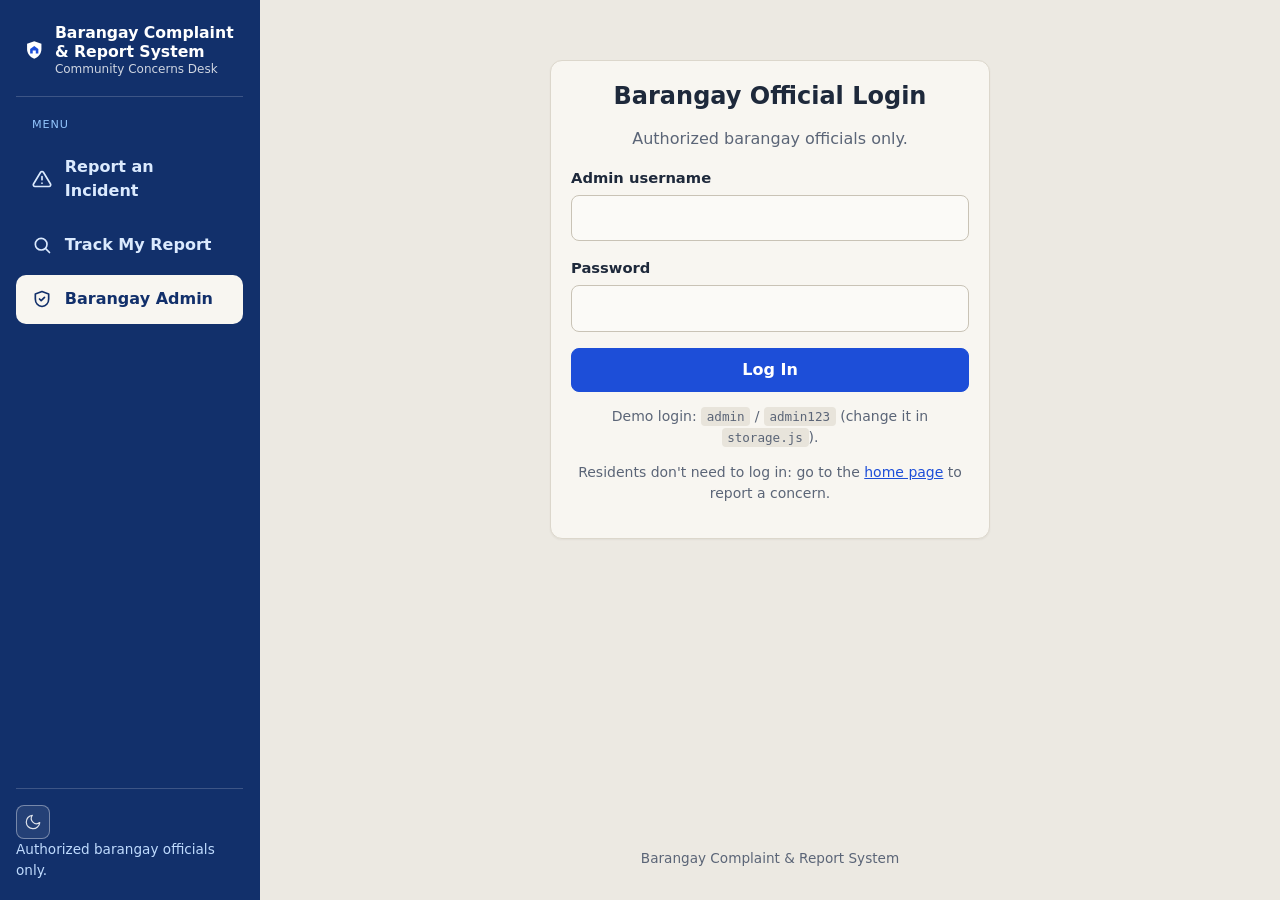
==== admin-dashboard.html @ 37cbb6a9 "Add files via upload" ====
<!DOCTYPE html>
<html lang="en">
<head>
  <meta charset="UTF-8">
  <meta name="viewport" content="width=device-width, initial-scale=1">
  <meta name="color-scheme" content="light dark">
  <title>Admin Dashboard - Barangay Complaint &amp; Report System</title>
  <script>
    /* Apply the saved theme before the page paints (no white flash). */
    (function () {
      try {
        var t = localStorage.getItem("bc_theme");
        if (t !== "dark" && t !== "light") t = window.matchMedia("(prefers-color-scheme: dark)").matches ? "dark" : "light";
        document.documentElement.setAttribute("data-theme", t);
      } catch (e) {}
    })();
  </script>
  <link rel="stylesheet" href="style.css">
</head>
<body data-page="admin-dashboard">

  <!-- ===== LEFT SIDEBAR (edit the 3 menu links here) ===== -->
  <aside class="sidebar" id="sidebar" aria-label="Main menu">
    <a class="brand" href="index.html">
      <svg viewBox="0 0 40 40" width="38" height="38" aria-hidden="true"><path d="M20 3l14 5v10c0 9-6 16-14 19C12 34 6 27 6 18V8z" fill="#fff"/><path d="M20 12l8 6v9h-5v-6h-6v6h-5v-9z" fill="#1d4ed8"/></svg>
      <span class="brand-text"><strong>Barangay Complaint &amp; Report System</strong><span>Community Concerns Desk</span></span>
    </a>

    <div class="side-label">Menu</div>
    <nav class="side-nav">
      <a href="index.html#report">
        <svg viewBox="0 0 24 24" fill="none" stroke="currentColor" stroke-width="2" stroke-linecap="round" stroke-linejoin="round" aria-hidden="true"><path d="M12 9v4M12 17h.01"/><path d="M10.3 3.9 1.8 18a2 2 0 0 0 1.7 3h17a2 2 0 0 0 1.7-3L13.7 3.9a2 2 0 0 0-3.4 0z"/></svg>
        Report an Incident
      </a>
      <a href="index.html#track">
        <svg viewBox="0 0 24 24" fill="none" stroke="currentColor" stroke-width="2" stroke-linecap="round" stroke-linejoin="round" aria-hidden="true"><circle cx="11" cy="11" r="7"/><path d="m21 21-4.3-4.3"/></svg>
        Track My Report
      </a>
      <a href="admin-login.html" class="active">
        <svg viewBox="0 0 24 24" fill="none" stroke="currentColor" stroke-width="2" stroke-linecap="round" stroke-linejoin="round" aria-hidden="true"><path d="M12 3 4 6v6c0 5 3.4 8.4 8 9 4.6-.6 8-4 8-9V6z"/><path d="m9 12 2 2 4-4"/></svg>
        Barangay Admin
      </a>
    </nav>

    <div class="side-foot">
      <button class="theme-btn" type="button" data-theme-toggle aria-label="Switch between light and dark mode"><span class="theme-icon" aria-hidden="true"></span><span class="theme-label"></span></button>
      <span class="who" id="adminEmailLabel"></span><button class="link-btn" id="adminLogoutBtn" type="button">Log Out</button>
    </div>
  </aside>
  <div class="nav-overlay" id="navOverlay"></div>

  <div class="page">
    <div class="topbar">
      <button class="menu-btn" id="navToggle" type="button" aria-label="Open menu" aria-expanded="false" aria-controls="sidebar">&#9776;</button>
      <strong>Barangay Complaint &amp; Report System</strong>
      <button class="theme-btn" type="button" data-theme-toggle aria-label="Switch between light and dark mode"><span class="theme-icon" aria-hidden="true"></span><span class="theme-label"></span></button>
    </div>

  <main class="container" id="adminApp" hidden>
    <div class="page-head section-title">
      <div>
        <h1>Complaint &amp; Report Management</h1>
        <p>New reports from residents appear here automatically &mdash; no refresh needed.</p>
      </div>
      <span class="live-pill" id="livePill">Connecting&hellip;</span>
    </div>

    <div id="adminError" class="alert alert-error" hidden role="alert"></div>

    <!-- Summary cards (click one to filter the table) -->
    <section class="stats" aria-label="Report summary">
      <button class="stat s-total" data-filter="" type="button"><span class="label">Total Reports</span><span class="value" id="statTotal">0</span></button>
      <button class="stat s-submitted" data-filter="SUBMITTED" type="button"><span class="label">Submitted</span><span class="value" id="statSubmitted">0</span></button>
      <button class="stat s-review" data-filter="UNDER REVIEW" type="button"><span class="label">Under Review</span><span class="value" id="statReview">0</span></button>
      <button class="stat s-progress" data-filter="IN PROGRESS" type="button"><span class="label">In Progress</span><span class="value" id="statProgress">0</span></button>
      <button class="stat s-resolved" data-filter="RESOLVED" type="button"><span class="label">Resolved</span><span class="value" id="statResolved">0</span></button>
    </section>

    <!-- Report management table -->
    <section class="card">
      <div class="toolbar">
        <div class="search-wrap">
          <label for="searchBox" class="small muted">Search</label>
          <input type="search" id="searchBox" placeholder="Report ID, name, location, concern...">
        </div>
        <div>
          <label for="statusFilter" class="small muted">Status</label>
          <select id="statusFilter"><option value="">All statuses</option></select>
        </div>
        <div>
          <label for="typeFilter" class="small muted">Concern type</label>
          <select id="typeFilter"><option value="">All types</option></select>
        </div>
        <div style="align-self:end">
          <button class="btn btn-outline" id="clearFilters" type="button">Clear</button>
        </div>
      </div>

      <p class="small muted" id="countLine"></p>

      <div class="table-wrap">
        <table>
          <thead>
            <tr>
              <th>Report ID</th>
              <th>Resident Name</th>
              <th>Concern Type</th>
              <th>Location</th>
              <th>Date Submitted</th>
              <th>Status</th>
              <th>Action</th>
            </tr>
          </thead>
          <tbody id="reportRows">
            <tr><td colspan="7" class="empty">Loading reports&hellip;</td></tr>
          </tbody>
        </table>
      </div>
    </section>
  </main>
  </div>

  <!-- Report details + update -->
  <dialog id="reportDialog" aria-labelledby="dlgTitle">
    <div class="modal-head">
      <div>
        <h2 id="dlgTitle">Report</h2>
        <div id="dlgBadge"></div>
      </div>
      <button class="icon-btn" id="dlgClose" type="button" aria-label="Close">&times;</button>
    </div>
    <div class="modal-body">
      <dl class="details">
        <div><dt>Resident</dt><dd id="dResident"></dd></div>
        <div><dt>Contact number</dt><dd id="dContact"></dd></div>
        <div><dt>Concern type</dt><dd id="dType"></dd></div>
        <div class="wide"><dt>Location</dt><dd id="dLocation"></dd></div>
        <div><dt>Date &amp; time submitted</dt><dd id="dCreated"></dd></div>
        <div><dt>Last updated</dt><dd id="dUpdated"></dd></div>
      </dl>

      <h3>Description</h3>
      <p class="desc" id="dDescription"></p>

      <div id="dPhotoWrap">
        <h3>Photo evidence</h3>
        <div class="photo-gallery" id="dPhotos"></div>
      </div>

      <form id="updateForm" class="update-box" novalidate>
        <h3>Update this report</h3>
        <div class="field">
          <label for="uStatus">Status</label>
          <select id="uStatus"></select>
        </div>
        <div class="field">
          <label for="uRemarks">Remarks / action taken (the resident can read this)</label>
          <textarea id="uRemarks" maxlength="1000" placeholder="Example: Garbage collection scheduled for Monday morning."></textarea>
        </div>
        <button type="submit" class="btn" id="saveBtn">Save update</button>
      </form>

      <h3>History</h3>
      <ol class="timeline" id="dHistory"></ol>
    </div>
  </dialog>

  <script src="storage.js"></script>
  <script src="admin.js"></script>
</body>
</html>
---- style.css ----
/* ============================================================
   Barangay Complaint & Report System - shared stylesheet
   Themes: LIGHT (pearl white + blue) and DARK (navy).
   The theme is chosen by  <html data-theme="light|dark">
   (set by storage.js and the toggle button). Used by every page.
   ============================================================ */

/* ---------- LIGHT theme (pearl white) ---------- */
:root {
  color-scheme: light;

  --bg: #ece9e2;            /* page background: pearl */
  --surface: #f8f6f1;       /* cards, inputs area: pearl white (not pure white) */
  --surface-2: #f0ede6;     /* soft panels */
  --input-bg: #fbfaf7;

  --blue-900: #12306b;
  --blue-800: #1e40af;
  --blue-600: #2563eb;
  --blue-100: #dbe7fb;
  --blue-50: #ebf1fb;
  --btn: #1d4ed8;
  --btn-hover: #1e40af;
  --link: #1d4ed8;
  --heading: #12306b;
  --sidebar-bg: #12306b;
  --side-active-bg: var(--surface);
  --side-active-text: var(--heading);
  --side-edge: transparent;
  --side-shadow: none;

  --gray-50: #f0ede6;
  --gray-100: #e8e4db;
  --gray-200: #dcd7cc;
  --gray-300: #c9c3b6;
  --gray-500: #5b6577;
  --gray-700: #334155;
  --text: #1e293b;

  --green: #166534;   --green-bg: #dcf3e1;   --green-bd: #86efac;
  --amber: #92400e;   --amber-bg: #fbedc2;   --amber-bd: #fcd34d;
  --violet: #5b21b6;  --violet-bg: #ebe5fb;
  --red: #991b1b;     --red-bg: #fbe0dd;     --red-bd: #fca5a5;

  --focus-ring: rgba(37, 99, 235, .22);
  --flash: #fbf3c4;
  --shadow: 0 1px 2px rgba(60, 50, 30, .06);

  --radius: 12px;
  --sidebar-w: 260px;
}

/* ---------- DARK theme ---------- */
:root[data-theme="dark"] {
  color-scheme: dark;

  --bg: #0c131a;            /* main background: dark navy-black */
  --surface: #131d26;       /* content panels: dark blue-gray */
  --surface-2: #18242f;
  --input-bg: #0f1820;

  --blue-900: #0a1226;
  --blue-800: #93c5fd;
  --blue-600: #3b82f6;
  --blue-100: #1b3a63;
  --blue-50: #13273d;
  --btn: #2563eb;
  --btn-hover: #3b82f6;
  --link: #7db3ff;
  --heading: #bfdbfe;
  /* Sidebar: clearly lighter than the page, with an edge line + shadow so it stands out */
  --sidebar-bg: #090f15;    /* sidebar: very dark navy */
  --side-active-bg: #2f6df0;
  --side-active-text: #ffffff;
  --side-edge: rgba(148, 180, 215, .26);
  --side-shadow: 6px 0 24px rgba(0, 0, 0, .5);

  --gray-50: #18242f;
  --gray-100: #1c2935;
  --gray-200: #263543;
  --gray-300: #35485a;
  --gray-500: #9aa8c0;
  --gray-700: #c3cee0;
  --text: #e6ebf5;

  --green: #86efac;   --green-bg: #10381f;   --green-bd: #1f6b3a;
  --amber: #fcd34d;   --amber-bg: #3a2a0a;   --amber-bd: #6b4d10;
  --violet: #c4b5fd;  --violet-bg: #2a1f55;
  --red: #fca5a5;     --red-bg: #4a1717;     --red-bd: #7f2a2a;

  --focus-ring: rgba(96, 165, 250, .35);
  --flash: #3a3410;
  --shadow: 0 1px 2px rgba(0, 0, 0, .35);
}

* { box-sizing: border-box; }
html { scroll-behavior: smooth; }
body {
  margin: 0;
  font-family: "Segoe UI", Roboto, system-ui, -apple-system, Arial, sans-serif;
  font-size: 16px;
  line-height: 1.5;
  color: var(--text);
  background: var(--bg);
  transition: background-color .25s ease, color .25s ease;
}
[hidden] { display: none !important; }
img { max-width: 100%; }
a { color: var(--link); }
h1, h2, h3 { line-height: 1.25; margin: 0 0 .5rem; }
h1 { font-size: 1.9rem; }
h2 { font-size: 1.3rem; }
h3 { font-size: 1.05rem; }
code { background: var(--gray-100); padding: .1rem .35rem; border-radius: 4px; font-size: .9em; }
.muted { color: var(--gray-500); }
.small { font-size: .875rem; }
::placeholder { color: var(--gray-500); opacity: .75; }

/* ---------- Sidebar navigation (left) ---------- */
.sidebar {
  position: fixed; top: 0; bottom: 0; left: 0; width: var(--sidebar-w);
  background: var(--sidebar-bg); color: #fff; z-index: 50;
  border-right: 1px solid var(--side-edge); box-shadow: var(--side-shadow);
  display: flex; flex-direction: column; padding: 1.25rem 1rem; overflow-y: auto;
  transition: background-color .25s ease;
}
.sidebar .brand {
  display: flex; align-items: center; gap: .65rem; color: #fff; text-decoration: none;
  padding: .25rem .5rem 1.25rem; margin-bottom: 1rem; border-bottom: 1px solid rgba(255, 255, 255, .18);
}
.brand-text { display: flex; flex-direction: column; line-height: 1.2; }
.brand-text strong { font-size: .98rem; }
.brand-text span { font-size: .75rem; opacity: .8; }

.side-label { font-size: .7rem; letter-spacing: .08em; text-transform: uppercase; color: #93c5fd; padding: 0 1rem; margin: .25rem 0 .5rem; }
.side-nav { display: flex; flex-direction: column; gap: .3rem; }
.side-nav a {
  display: flex; align-items: center; gap: .8rem; padding: .8rem 1rem; border-radius: 10px;
  color: #dbeafe; text-decoration: none; font-weight: 600; transition: background-color .2s ease, color .2s ease;
}
.side-nav a:hover { background: rgba(255, 255, 255, .12); color: #fff; }
.side-nav a.active { background: var(--side-active-bg); color: var(--side-active-text); }
.side-nav svg { width: 20px; height: 20px; flex: none; }

/* Dark mode: brighter text and lines so the menu is easy to see */
:root[data-theme="dark"] .side-label { color: #bfdbfe; }
:root[data-theme="dark"] .side-nav a { color: #e8f0ff; }
:root[data-theme="dark"] .side-nav a:hover { background: rgba(255, 255, 255, .16); }
:root[data-theme="dark"] .sidebar .brand,
:root[data-theme="dark"] .side-foot { border-color: rgba(191, 219, 254, .35); }
:root[data-theme="dark"] .side-foot { color: #dbeafe; }

.side-foot { margin-top: auto; padding-top: 1rem; border-top: 1px solid rgba(255, 255, 255, .18); font-size: .85rem; color: #bfdbfe; }
.side-foot .who { display: block; word-break: break-all; margin-bottom: .6rem; }
.side-foot .link-btn {
  width: 100%; background: rgba(255, 255, 255, .12); border: 0; color: #fff; font: inherit; font-weight: 600;
  padding: .6rem; border-radius: 8px; cursor: pointer;
}
.side-foot .link-btn:hover { background: rgba(255, 255, 255, .22); }
.side-foot .theme-btn { display: flex; margin-bottom: .75rem; }

/* Light / dark toggle: just a thin one-color line icon (no box, no fill) */
.theme-btn {
  display: inline-flex; align-items: center; justify-content: center;
  width: 32px; height: 32px; padding: 0;
  background: transparent; border: 0; color: rgba(255, 255, 255, .72);
  border-radius: 8px; cursor: pointer; transition: color .2s ease, background-color .2s ease;
}
.theme-btn:hover { color: #fff; background: rgba(255, 255, 255, .1); }
.theme-btn:focus-visible { outline: 2px solid rgba(255, 255, 255, .7); outline-offset: 2px; }
.theme-icon { display: inline-flex; width: 18px; height: 18px; }
.theme-icon svg { width: 18px; height: 18px; display: block; }
.theme-label { display: none; }
.side-foot .theme-btn:last-child { margin-bottom: 0; }

.page { margin-left: var(--sidebar-w); min-height: 100vh; display: flex; flex-direction: column; }
.page > main { flex: 1; }

/* Top bar with the menu button (phones and small tablets only) */
.topbar { display: none; }
.nav-overlay { display: none; }

/* ---------- Layout ---------- */
.container { max-width: 1200px; margin: 0 auto; padding: 1.25rem 1rem 2.5rem; }
.card {
  background: var(--surface); border: 1px solid var(--gray-200); border-radius: var(--radius);
  padding: 1.25rem; box-shadow: var(--shadow); transition: background-color .25s ease, border-color .25s ease;
}
.card + .card { margin-top: 1.25rem; }
.section-title { display: flex; align-items: center; justify-content: space-between; gap: 1rem; flex-wrap: wrap; margin-bottom: 1rem; }
.page-head { margin-bottom: 1.25rem; }
.page-head p { margin: 0; color: var(--gray-500); }

.config-banner { margin: 0; border-radius: 0; text-align: center; }

/* ---------- Home / login ---------- */
.hero { display: grid; grid-template-columns: 1.1fr .9fr; gap: 2rem; align-items: start; padding-top: 1.5rem; }
.hero h1 { font-size: 2.2rem; color: var(--heading); }
.hero .lead { font-size: 1.1rem; color: var(--gray-700); }
.steps { list-style: none; padding: 0; margin: 1.5rem 0 0; display: grid; gap: .75rem; }
.steps li { display: flex; gap: .8rem; align-items: flex-start; }
.steps .num {
  flex: none; width: 2rem; height: 2rem; border-radius: 50%; background: var(--blue-100);
  color: var(--blue-800); font-weight: 700; display: grid; place-items: center;
}
.status-legend { margin-top: 1.5rem; display: grid; gap: .5rem; }
.status-legend div { display: flex; gap: .6rem; align-items: center; font-size: .9rem; color: var(--gray-700); }
.tabs { display: flex; border-bottom: 2px solid var(--gray-200); margin-bottom: 1.25rem; }
.tab {
  flex: 1; background: none; border: 0; padding: .7rem; font: inherit; font-weight: 600;
  color: var(--gray-500); cursor: pointer; border-bottom: 3px solid transparent; margin-bottom: -2px;
}
.tab.active { color: var(--link); border-bottom-color: var(--link); }
.auth-card { max-width: 440px; margin: 2.5rem auto; }
.center { text-align: center; }

/* ---------- Forms ---------- */
.field { display: flex; flex-direction: column; gap: .35rem; margin-bottom: 1rem; }
.field label { font-weight: 600; font-size: .92rem; transition: color .25s ease; }
.field .hint { font-size: .82rem; color: var(--gray-500); }
input[type="text"], input[type="email"], input[type="password"], input[type="tel"], input[type="search"],
select, textarea {
  width: 100%; font: inherit; font-size: 1rem; padding: .65rem .75rem; background: var(--input-bg);
  border: 1px solid var(--gray-300); border-radius: 8px; color: var(--text);
  transition: border-color .25s ease, box-shadow .25s ease, background-color .25s ease, transform .25s ease;
}
textarea { min-height: 110px; resize: vertical; }
input[type="file"] { font: inherit; padding: .4rem 0; color: var(--text); }
.form-grid { display: grid; grid-template-columns: 1fr 1fr; gap: 0 1rem; }
.req { color: #dc2626; }
.photo-preview { display: flex; align-items: center; gap: .75rem; margin-top: .5rem; }
.photo-preview img { max-height: 110px; border-radius: 8px; border: 1px solid var(--gray-200); }
.link-btn-plain { background: none; border: 0; color: var(--link); font: inherit; cursor: pointer; padding: 0; text-decoration: underline; }

/* Active (focused) field: the resident can always see where to type */
.field:focus-within label { color: var(--link); }
input:focus, select:focus, textarea:focus {
  outline: none; background: var(--blue-50); border-color: var(--blue-600); box-shadow: 0 0 0 4px var(--focus-ring);
}
button:focus-visible, a:focus-visible { outline: 3px solid var(--focus-ring); outline-offset: 2px; }
input[type="file"]:focus-visible { outline: 3px solid var(--blue-600); outline-offset: 3px; border-radius: 6px; }

/* Field that failed validation */
.field-invalid, .field input.field-invalid, .field select.field-invalid, .field textarea.field-invalid {
  border-color: #dc2626 !important;
  background: var(--red-bg) !important;
  box-shadow: 0 0 0 4px rgba(220, 38, 38, .18) !important;
  animation: shake .3s ease;
}
@keyframes shake { 25% { transform: translateX(-4px); } 75% { transform: translateX(4px); } }

/* Keep the focused field clear of the phone's top bar and keyboard */
#reportForm .field { scroll-margin: 90px 0 40vh; }

/* ---------- Buttons ---------- */
.btn {
  display: inline-flex; align-items: center; justify-content: center; gap: .4rem;
  min-height: 44px; padding: .55rem 1.1rem; border-radius: 8px; border: 1px solid var(--btn);
  background: var(--btn); color: #fff; font: inherit; font-weight: 600; cursor: pointer; text-decoration: none;
  transition: background-color .2s ease, border-color .2s ease;
}
.btn:hover { background: var(--btn-hover); border-color: var(--btn-hover); }
.btn:disabled { opacity: .6; cursor: not-allowed; }
.btn-outline { background: var(--surface); color: var(--link); border-color: var(--link); }
.btn-outline:hover { background: var(--blue-50); border-color: var(--link); }
.btn-block { width: 100%; }
.btn-sm { min-height: 36px; padding: .3rem .8rem; font-size: .9rem; }
.icon-btn { background: none; border: 0; font-size: 1.8rem; line-height: 1; cursor: pointer; color: var(--gray-500); padding: 0 .4rem; }

/* ---------- Alerts / toasts ---------- */
.alert { padding: .75rem 1rem; border-radius: 8px; border: 1px solid; margin-bottom: 1rem; }
.alert-success { background: var(--green-bg); border-color: var(--green-bd); color: var(--green); }
.alert-error { background: var(--red-bg); border-color: var(--red-bd); color: var(--red); }
.alert-warn { background: var(--amber-bg); border-color: var(--amber-bd); color: var(--amber); }
.alert-info { background: var(--blue-50); border-color: var(--blue-100); color: var(--heading); }
.toast-wrap { position: fixed; right: 1rem; bottom: 1rem; display: flex; flex-direction: column; gap: .5rem; z-index: 100; max-width: calc(100vw - 2rem); }
.toast { background: #0f172a; color: #fff; padding: .75rem 1rem; border-radius: 10px; box-shadow: 0 6px 20px rgba(15, 23, 42, .3); border-left: 5px solid var(--blue-600); outline: 1px solid rgba(255, 255, 255, .12); }
.toast-success { border-left-color: #22c55e; }
.toast-error { border-left-color: #ef4444; }

/* ---------- Status badges ---------- */
.badge { display: inline-block; padding: .2rem .65rem; border-radius: 999px; font-size: .75rem; font-weight: 700; letter-spacing: .03em; white-space: nowrap; }
.badge-submitted { background: var(--blue-100); color: var(--blue-800); }
.badge-under-review { background: var(--amber-bg); color: var(--amber); }
.badge-in-progress { background: var(--violet-bg); color: var(--violet); }
.badge-resolved { background: var(--green-bg); color: var(--green); }

/* ---------- Stats ---------- */
.stats { display: grid; grid-template-columns: repeat(5, 1fr); gap: 1rem; margin-bottom: 1.25rem; }
.stat {
  text-align: left; background: var(--surface); border: 1px solid var(--gray-200); border-left: 5px solid var(--btn);
  border-radius: var(--radius); padding: .9rem 1rem; font: inherit; cursor: pointer; color: var(--text);
  transition: background-color .2s ease, border-color .25s ease;
}
.stat:hover { background: var(--blue-50); }
.stat .label { display: block; font-size: .8rem; color: var(--gray-500); font-weight: 600; text-transform: uppercase; letter-spacing: .04em; }
.stat .value { display: block; font-size: 1.9rem; font-weight: 700; line-height: 1.2; }
.stat.s-submitted { border-left-color: var(--blue-600); }
.stat.s-review { border-left-color: #d97706; }
.stat.s-progress { border-left-color: #7c3aed; }
.stat.s-resolved { border-left-color: #16a34a; }
.stat.s-total { border-left-color: var(--heading); }

.live-pill { display: inline-flex; align-items: center; gap: .4rem; font-size: .8rem; color: var(--green); background: var(--green-bg); padding: .15rem .6rem; border-radius: 999px; }
.live-pill::before { content: ""; width: 8px; height: 8px; border-radius: 50%; background: #16a34a; animation: pulse 1.6s infinite; }
@keyframes pulse { 50% { opacity: .3; } }

/* ---------- Toolbar + table ---------- */
.toolbar { display: grid; grid-template-columns: 2fr 1fr 1fr auto; gap: .75rem; margin-bottom: 1rem; }
.table-wrap { overflow-x: auto; }
table { width: 100%; border-collapse: collapse; }
th { text-align: left; background: var(--gray-100); font-size: .8rem; text-transform: uppercase; letter-spacing: .04em; color: var(--gray-700); padding: .7rem .75rem; white-space: nowrap; }
td { padding: .75rem; border-bottom: 1px solid var(--gray-200); vertical-align: middle; }
tbody tr:hover { background: var(--blue-50); }
td.actions { white-space: nowrap; }
.row-new { animation: flash 6s ease-out; }
@keyframes flash { 0%, 60% { background: var(--flash); } 100% { background: transparent; } }
.empty { text-align: center; color: var(--gray-500); padding: 2rem 1rem; }

/* ---------- Resident report cards ---------- */
.reports { display: grid; gap: 1rem; }
.report { margin: 0 !important; }
.report-head { display: flex; justify-content: space-between; align-items: flex-start; gap: .75rem; flex-wrap: wrap; margin-bottom: .5rem; }
.report-head .id { font-weight: 700; color: var(--heading); }
.report-meta { display: flex; flex-wrap: wrap; gap: .25rem 1.25rem; font-size: .9rem; color: var(--gray-700); margin-bottom: .6rem; }
.desc { white-space: pre-wrap; word-break: break-word; margin: .25rem 0 .75rem; }
.remarks-box { background: var(--blue-50); border-left: 4px solid var(--blue-600); border-radius: 6px; padding: .6rem .8rem; margin: .75rem 0; }
.remarks-box strong { display: block; font-size: .8rem; text-transform: uppercase; letter-spacing: .04em; color: var(--blue-800); }
.evidence img { max-height: 200px; border-radius: 8px; border: 1px solid var(--gray-200); }
details.history { margin-top: .75rem; }
details.history summary { cursor: pointer; font-weight: 600; color: var(--link); }

.timeline { list-style: none; margin: .75rem 0 0 .4rem; padding: 0 0 0 1rem; border-left: 2px solid var(--gray-200); }
.timeline li { position: relative; padding: 0 0 .9rem; }
.timeline li::before { content: ""; position: absolute; left: -1.4rem; top: .35rem; width: 11px; height: 11px; border-radius: 50%; background: var(--blue-600); border: 2px solid var(--surface); box-shadow: 0 0 0 1px var(--blue-600); }
.timeline .when { font-size: .8rem; color: var(--gray-500); }
.timeline .note { margin: .2rem 0 0; white-space: pre-wrap; word-break: break-word; }

.mini-stats { display: flex; gap: .75rem; flex-wrap: wrap; margin-bottom: 1rem; }
.mini-stats span { background: var(--gray-100); border-radius: 999px; padding: .2rem .8rem; font-size: .85rem; font-weight: 600; }

/* ---------- Modal (admin) ---------- */
dialog {
  border: 0; border-radius: 14px; padding: 0; width: calc(100% - 2rem); max-width: 720px;
  max-height: 92vh; background: var(--surface); color: var(--text); box-shadow: 0 20px 60px rgba(15, 23, 42, .35);
}
dialog[open] { display: flex; flex-direction: column; }
dialog::backdrop { background: rgba(15, 23, 42, .55); }
.modal-head { display: flex; justify-content: space-between; align-items: flex-start; gap: 1rem; padding: 1rem 1.25rem; border-bottom: 1px solid var(--gray-200); background: var(--gray-50); border-radius: 14px 14px 0 0; }
.modal-head h2 { margin-bottom: .3rem; }
.modal-body { padding: 1.25rem; overflow-y: auto; }
.details { display: grid; grid-template-columns: 1fr 1fr; gap: .75rem 1.25rem; margin: 0 0 1rem; }
.details dt { font-size: .75rem; text-transform: uppercase; letter-spacing: .04em; color: var(--gray-500); font-weight: 600; }
.details dd { margin: 0; word-break: break-word; }
.details .wide { grid-column: 1 / -1; }
.update-box { background: var(--gray-50); border: 1px solid var(--gray-200); border-radius: 10px; padding: 1rem; margin: 1rem 0; }

/* ---------- Footer ---------- */
.site-footer { text-align: center; color: var(--gray-500); font-size: .85rem; padding: 1.5rem 1rem 2rem; }

/* ---------- Responsive ---------- */
@media (max-width: 1000px) {
  .stats { grid-template-columns: repeat(3, 1fr); }
  .hero { grid-template-columns: 1fr; }
  .toolbar { grid-template-columns: 1fr 1fr; }
  .toolbar .search-wrap { grid-column: 1 / -1; }
}

@media (max-width: 720px) {
  h1, .hero h1 { font-size: 1.6rem; }
  .form-grid { grid-template-columns: 1fr; }
  .stats { grid-template-columns: repeat(2, 1fr); }
  .stat.s-total { grid-column: 1 / -1; }
  .details { grid-template-columns: 1fr; }
  .card { padding: 1rem; }

  /* Table turns into stacked cards on phones */
  table, thead, tbody, tr, td { display: block; }
  thead { position: absolute; left: -9999px; }
  tr { border: 1px solid var(--gray-200); border-radius: 10px; margin-bottom: .75rem; padding: .35rem .25rem; background: var(--surface); }
  td { border: 0; padding: .35rem .6rem; display: flex; justify-content: space-between; gap: 1rem; text-align: right; }
  td::before { content: attr(data-label); font-weight: 600; color: var(--gray-500); text-align: left; flex: none; }
  td.actions { justify-content: flex-end; }
  td.actions::before { display: none; }
}

/* ---------- Sidebar on phones / small tablets ---------- */
@media (max-width: 900px) {
  .sidebar { transform: translateX(-100%); transition: transform .25s ease; box-shadow: none; }
  body.nav-open .sidebar { transform: none; box-shadow: 0 0 40px rgba(0, 0, 0, .4); }
  .page { margin-left: 0; }
  .topbar {
    display: flex; align-items: center; gap: .75rem; position: sticky; top: 0; z-index: 30;
    background: var(--sidebar-bg); color: #fff; padding: .6rem 1rem;
    border-bottom: 1px solid var(--side-edge);
  }
  .topbar strong { font-size: 1rem; }
  .topbar .theme-btn { margin-left: auto; }
  .menu-btn {
    background: none; border: 1px solid rgba(255, 255, 255, .5); color: #fff; border-radius: 8px;
    padding: .35rem .7rem; font-size: 1.3rem; line-height: 1; cursor: pointer;
  }
  body.nav-open .nav-overlay { display: block; position: fixed; inset: 0; background: rgba(15, 23, 42, .55); z-index: 40; }
}

@media (max-width: 420px) {
  .topbar strong { font-size: .88rem; }
  .topbar .theme-label { display: none; }   /* icon only on very small phones */
}

@media (prefers-reduced-motion: reduce) {
  * { transition: none !important; animation: none !important; scroll-behavior: auto !important; }
}

/* ============================================================
   INCIDENT PHOTOS  (up to 3 images, drag & drop, live preview)
   ============================================================ */
:root {
  --slot-bg: #efece4;
  --slot-border: #b9b2a2;
  --accent: #1d6fa5;
  --accent-soft: rgba(29, 111, 165, .12);
  --photo-text: #1e293b;
  --photo-text-2: #5b6577;
}
:root[data-theme="dark"] {
  --slot-bg: #1a2630;
  --slot-border: #3b4d5c;
  --accent: #65c9e8;
  --accent-soft: rgba(101, 201, 232, .12);
  --photo-text: #e8ebf0;
  --photo-text-2: #a6b3be;
}

.photo-field { font-family: "Inter", "Segoe UI", Roboto, system-ui, sans-serif; gap: .6rem; }
.photo-head { display: flex; align-items: center; justify-content: space-between; gap: .75rem; flex-wrap: wrap; }
.photo-title { display: inline-flex; align-items: center; gap: .5rem; font-weight: 600; font-size: .98rem; color: var(--photo-text); }
.photo-title svg { width: 20px; height: 20px; color: var(--accent); flex: none; }
.photo-optional { font-weight: 400; font-size: .82rem; color: var(--photo-text-2); }
.photo-count {
  font-size: .82rem; font-weight: 600; color: var(--accent); background: var(--accent-soft);
  padding: .15rem .65rem; border-radius: 999px; white-space: nowrap;
}

.photo-drop {
  border: 1px dashed var(--slot-border); border-radius: 12px; padding: 1rem;
  background: transparent; transition: border-color .2s ease, background-color .2s ease;
}
.photo-drop.is-dragging { border-color: var(--accent); background: var(--accent-soft); }

.photo-slots { display: grid; grid-template-columns: repeat(3, minmax(0, 1fr)); gap: .75rem; max-width: 480px; margin: 0 auto; }
.photo-slot {
  position: relative; aspect-ratio: 1 / 1; width: 100%; border-radius: 10px; overflow: hidden;
  background: var(--slot-bg); border: 1px dashed var(--slot-border);
  display: flex; flex-direction: column; align-items: center; justify-content: center; gap: .35rem;
  font: inherit; color: var(--photo-text-2); padding: 0;
}
.photo-slot svg { width: 28px; height: 28px; }
.photo-empty { opacity: .55; }
.photo-empty svg { width: 30px; height: 30px; }

.photo-add { cursor: pointer; color: var(--accent); border-color: var(--accent); font-weight: 600; font-size: .9rem; transition: background-color .2s ease, transform .2s ease; }
.photo-add svg { width: 30px; height: 30px; }
.photo-add:hover { background: var(--accent-soft); transform: translateY(-1px); }
.photo-add:focus-visible { outline: 3px solid var(--focus-ring); outline-offset: 2px; }

.photo-slot.is-filled { border-style: solid; border-color: var(--gray-200); }
.photo-slot.is-filled img { width: 100%; height: 100%; object-fit: cover; display: block; }
.photo-remove {
  position: absolute; top: 6px; right: 6px; width: 26px; height: 26px; padding: 0; border: 0; border-radius: 50%;
  background: rgba(10, 15, 21, .78); color: #fff; cursor: pointer; display: grid; place-items: center;
  transition: background-color .2s ease, transform .2s ease;
}
.photo-remove svg { width: 13px; height: 13px; }
.photo-remove:hover { background: #dc2626; transform: scale(1.08); }
.photo-remove:focus-visible { outline: 2px solid #fff; outline-offset: 2px; }

.photo-hint { margin: .75rem 0 0; font-size: .82rem; color: var(--photo-text-2); text-align: center; }
.photo-hint strong { color: var(--accent); font-weight: 600; }
.photo-error { margin: 0; }

/* Saved photos in Track My Report and the admin dialog */
.photo-gallery { display: flex; flex-wrap: wrap; gap: .6rem; margin: .25rem 0 .75rem; }
.photo-gallery img { width: 110px; height: 110px; object-fit: cover; border-radius: 10px; border: 1px solid var(--gray-200); cursor: zoom-in; transition: transform .2s ease; }
.photo-gallery img:hover { transform: scale(1.04); }

@media (max-width: 420px) {
  .photo-drop { padding: .7rem; }
  .photo-slots { gap: .5rem; }
  .photo-add { font-size: .8rem; }
  .photo-gallery img { width: 92px; height: 92px; }
}

/* ============================================================
   Fixes: bordered theme toggle + full-width content (Track My Report)
   ============================================================ */
.theme-btn {
  background: rgba(255, 255, 255, .08); border: 1px solid rgba(255, 255, 255, .38); color: rgba(255, 255, 255, .85);
  border-radius: 8px; width: 34px; height: 34px;
}
.theme-btn:hover { background: rgba(255, 255, 255, .18); border-color: rgba(255, 255, 255, .6); color: #fff; }

/* In the flex column, "margin: 0 auto" made the content shrink to fit its text
   (a thin column on Track My Report). width:100% keeps it full width. */
.container { width: 100%; }
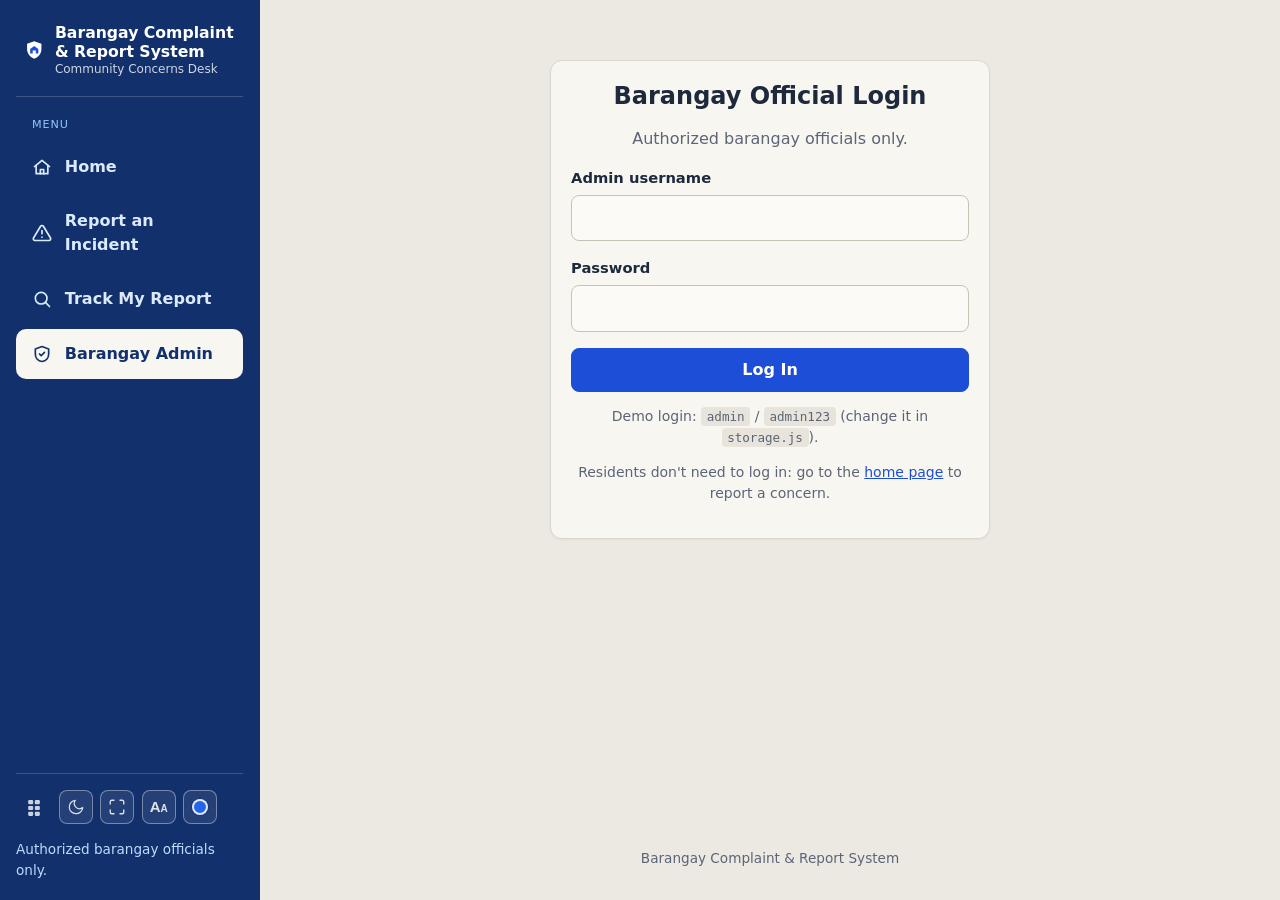
==== commit ebc76b0f: "Add files via upload" ====
--- a/admin-dashboard.html
+++ b/admin-dashboard.html
@@ -12,37 +12,38 @@
         var t = localStorage.getItem("bc_theme");
         if (t !== "dark" && t !== "light") t = window.matchMedia("(prefers-color-scheme: dark)").matches ? "dark" : "light";
         document.documentElement.setAttribute("data-theme", t);
+        var ac = localStorage.getItem("bc_accent");
+        if (ac && /^[a-z]+$/.test(ac) && ac !== "blue") document.documentElement.setAttribute("data-accent", ac);
       } catch (e) {}
     })();
   </script>
-  <link rel="stylesheet" href="style.css">
+  <link rel="stylesheet" href="style.css?v=10">
 </head>
 <body data-page="admin-dashboard">
 
-  <!-- ===== LEFT SIDEBAR (edit the 3 menu links here) ===== -->
-  <aside class="sidebar" id="sidebar" aria-label="Main menu">
-    <a class="brand" href="index.html">
+  <!-- ===== LEFT SIDEBAR (edit the 3 menu links here). On phones it becomes a slide-in drawer. ===== -->
+  <aside class="sidebar" id="sidebar" aria-label="Admin menu">
+    <a class="brand" href="admin-dashboard.html">
       <svg viewBox="0 0 40 40" width="38" height="38" aria-hidden="true"><path d="M20 3l14 5v10c0 9-6 16-14 19C12 34 6 27 6 18V8z" fill="#fff"/><path d="M20 12l8 6v9h-5v-6h-6v6h-5v-9z" fill="#1d4ed8"/></svg>
-      <span class="brand-text"><strong>Barangay Complaint &amp; Report System</strong><span>Community Concerns Desk</span></span>
+      <span class="brand-text"><strong>Barangay Admin</strong><span>Complaint &amp; Report System</span></span>
     </a>
 
-    <div class="side-label">Menu</div>
-    <nav class="side-nav">
-      <a href="index.html#report">
-        <svg viewBox="0 0 24 24" fill="none" stroke="currentColor" stroke-width="2" stroke-linecap="round" stroke-linejoin="round" aria-hidden="true"><path d="M12 9v4M12 17h.01"/><path d="M10.3 3.9 1.8 18a2 2 0 0 0 1.7 3h17a2 2 0 0 0 1.7-3L13.7 3.9a2 2 0 0 0-3.4 0z"/></svg>
-        Report an Incident
-      </a>
-      <a href="index.html#track">
-        <svg viewBox="0 0 24 24" fill="none" stroke="currentColor" stroke-width="2" stroke-linecap="round" stroke-linejoin="round" aria-hidden="true"><circle cx="11" cy="11" r="7"/><path d="m21 21-4.3-4.3"/></svg>
-        Track My Report
-      </a>
-      <a href="admin-login.html" class="active">
-        <svg viewBox="0 0 24 24" fill="none" stroke="currentColor" stroke-width="2" stroke-linecap="round" stroke-linejoin="round" aria-hidden="true"><path d="M12 3 4 6v6c0 5 3.4 8.4 8 9 4.6-.6 8-4 8-9V6z"/><path d="m9 12 2 2 4-4"/></svg>
-        Barangay Admin
-      </a>
+    <div class="side-label">Admin menu</div>
+    <nav class="side-nav" id="adminNav">
+      <a href="#dashboard" data-view="dashboard"><svg viewBox="0 0 24 24" fill="none" stroke="currentColor" stroke-width="2" stroke-linecap="round" stroke-linejoin="round" aria-hidden="true"><rect x="3" y="3" width="7" height="9" rx="1"/><rect x="14" y="3" width="7" height="5" rx="1"/><rect x="14" y="12" width="7" height="9" rx="1"/><rect x="3" y="16" width="7" height="5" rx="1"/></svg>Dashboard</a>
+      <a href="#reports" data-view="reports"><svg viewBox="0 0 24 24" fill="none" stroke="currentColor" stroke-width="2" stroke-linecap="round" stroke-linejoin="round" aria-hidden="true"><path d="M14 3H6a2 2 0 0 0-2 2v14a2 2 0 0 0 2 2h12a2 2 0 0 0 2-2V9z"/><path d="M14 3v6h6M8 13h8M8 17h5"/></svg>Report Management</a>
+      <a href="#queue" data-view="queue"><svg viewBox="0 0 24 24" fill="none" stroke="currentColor" stroke-width="2" stroke-linecap="round" stroke-linejoin="round" aria-hidden="true"><path d="M8 6h13M8 12h13M8 18h13"/><path d="M3 6h.01M3 12h.01M3 18h.01"/></svg>Processing Queue <span class="nav-badge" id="badge-queue" hidden>0</span></a>
+      <a href="#analytics" data-view="analytics"><svg viewBox="0 0 24 24" fill="none" stroke="currentColor" stroke-width="2" stroke-linecap="round" stroke-linejoin="round" aria-hidden="true"><path d="M3 3v18h18"/><path d="m7 15 4-4 3 3 5-6"/></svg>Analytics &amp; Statistics</a>
+      <a href="#history" data-view="history"><svg viewBox="0 0 24 24" fill="none" stroke="currentColor" stroke-width="2" stroke-linecap="round" stroke-linejoin="round" aria-hidden="true"><circle cx="12" cy="12" r="9"/><path d="m8 12 3 3 5-6"/></svg>Resolution History</a>
+      <a href="#archive" data-view="archive"><svg viewBox="0 0 24 24" fill="none" stroke="currentColor" stroke-width="2" stroke-linecap="round" stroke-linejoin="round" aria-hidden="true"><rect x="3" y="4" width="18" height="4" rx="1"/><path d="M5 8v11a1 1 0 0 0 1 1h12a1 1 0 0 0 1-1V8M10 12h4"/></svg>Report Archive</a>
+      <a href="#residents" data-view="residents"><svg viewBox="0 0 24 24" fill="none" stroke="currentColor" stroke-width="2" stroke-linecap="round" stroke-linejoin="round" aria-hidden="true"><path d="M17 21v-2a4 4 0 0 0-4-4H5a4 4 0 0 0-4 4v2"/><circle cx="9" cy="7" r="4"/><path d="M23 21v-2a4 4 0 0 0-3-3.9M16 3.1a4 4 0 0 1 0 7.8"/></svg>Resident Management</a>
+      <a href="#notifications" data-view="notifications"><svg viewBox="0 0 24 24" fill="none" stroke="currentColor" stroke-width="2" stroke-linecap="round" stroke-linejoin="round" aria-hidden="true"><path d="M18 8a6 6 0 0 0-12 0c0 7-3 9-3 9h18s-3-2-3-9"/><path d="M13.7 21a2 2 0 0 1-3.4 0"/></svg>Notifications <span class="nav-badge" id="badge-notifications" hidden>0</span></a>
+      <a href="#logs" data-view="logs"><svg viewBox="0 0 24 24" fill="none" stroke="currentColor" stroke-width="2" stroke-linecap="round" stroke-linejoin="round" aria-hidden="true"><path d="M12 8v4l3 2"/><circle cx="12" cy="12" r="9"/></svg>Activity Logs</a>
+      <a href="#settings" data-view="settings"><svg viewBox="0 0 24 24" fill="none" stroke="currentColor" stroke-width="2" stroke-linecap="round" stroke-linejoin="round" aria-hidden="true"><circle cx="12" cy="12" r="3"/><path d="M19.4 15a1.7 1.7 0 0 0 .3 1.8l.1.1a2 2 0 1 1-2.8 2.8l-.1-.1a1.7 1.7 0 0 0-1.8-.3 1.7 1.7 0 0 0-1 1.5V21a2 2 0 1 1-4 0v-.1a1.7 1.7 0 0 0-1.1-1.5 1.7 1.7 0 0 0-1.8.3l-.1.1a2 2 0 1 1-2.8-2.8l.1-.1a1.7 1.7 0 0 0 .3-1.8 1.7 1.7 0 0 0-1.5-1H3a2 2 0 1 1 0-4h.1a1.7 1.7 0 0 0 1.5-1.1 1.7 1.7 0 0 0-.3-1.8l-.1-.1a2 2 0 1 1 2.8-2.8l.1.1a1.7 1.7 0 0 0 1.8.3H9a1.7 1.7 0 0 0 1-1.5V3a2 2 0 1 1 4 0v.1a1.7 1.7 0 0 0 1 1.5 1.7 1.7 0 0 0 1.8-.3l.1-.1a2 2 0 1 1 2.8 2.8l-.1.1a1.7 1.7 0 0 0-.3 1.8V9a1.7 1.7 0 0 0 1.5 1H21a2 2 0 1 1 0 4h-.1a1.7 1.7 0 0 0-1.5 1z"/></svg>Settings</a>
     </nav>
 
     <div class="side-foot">
+      <a class="side-link" href="index.html">&larr; Resident site</a>
       <button class="theme-btn" type="button" data-theme-toggle aria-label="Switch between light and dark mode"><span class="theme-icon" aria-hidden="true"></span><span class="theme-label"></span></button>
       <span class="who" id="adminEmailLabel"></span><button class="link-btn" id="adminLogoutBtn" type="button">Log Out</button>
     </div>
@@ -52,75 +53,437 @@
   <div class="page">
     <div class="topbar">
       <button class="menu-btn" id="navToggle" type="button" aria-label="Open menu" aria-expanded="false" aria-controls="sidebar">&#9776;</button>
-      <strong>Barangay Complaint &amp; Report System</strong>
+      <strong id="topTitle">Barangay Admin</strong>
       <button class="theme-btn" type="button" data-theme-toggle aria-label="Switch between light and dark mode"><span class="theme-icon" aria-hidden="true"></span><span class="theme-label"></span></button>
     </div>
 
   <main class="container" id="adminApp" hidden>
-    <div class="page-head section-title">
-      <div>
-        <h1>Complaint &amp; Report Management</h1>
-        <p>New reports from residents appear here automatically &mdash; no refresh needed.</p>
-      </div>
-      <span class="live-pill" id="livePill">Connecting&hellip;</span>
-    </div>
 
     <div id="adminError" class="alert alert-error" hidden role="alert"></div>
 
-    <!-- Summary cards (click one to filter the table) -->
-    <section class="stats" aria-label="Report summary">
-      <button class="stat s-total" data-filter="" type="button"><span class="label">Total Reports</span><span class="value" id="statTotal">0</span></button>
-      <button class="stat s-submitted" data-filter="SUBMITTED" type="button"><span class="label">Submitted</span><span class="value" id="statSubmitted">0</span></button>
-      <button class="stat s-review" data-filter="UNDER REVIEW" type="button"><span class="label">Under Review</span><span class="value" id="statReview">0</span></button>
-      <button class="stat s-progress" data-filter="IN PROGRESS" type="button"><span class="label">In Progress</span><span class="value" id="statProgress">0</span></button>
-      <button class="stat s-resolved" data-filter="RESOLVED" type="button"><span class="label">Resolved</span><span class="value" id="statResolved">0</span></button>
-    </section>
-
-    <!-- Report management table -->
-    <section class="card">
-      <div class="toolbar">
-        <div class="search-wrap">
-          <label for="searchBox" class="small muted">Search</label>
-          <input type="search" id="searchBox" placeholder="Report ID, name, location, concern...">
-        </div>
-        <div>
-          <label for="statusFilter" class="small muted">Status</label>
-          <select id="statusFilter"><option value="">All statuses</option></select>
-        </div>
-        <div>
-          <label for="typeFilter" class="small muted">Concern type</label>
-          <select id="typeFilter"><option value="">All types</option></select>
-        </div>
-        <div style="align-self:end">
-          <button class="btn btn-outline" id="clearFilters" type="button">Clear</button>
-        </div>
-      </div>
-
-      <p class="small muted" id="countLine"></p>
-
-      <div class="table-wrap">
-        <table>
-          <thead>
-            <tr>
-              <th>Report ID</th>
-              <th>Resident Name</th>
-              <th>Concern Type</th>
-              <th>Location</th>
-              <th>Date Submitted</th>
-              <th>Status</th>
-              <th>Action</th>
-            </tr>
-          </thead>
-          <tbody id="reportRows">
-            <tr><td colspan="7" class="empty">Loading reports&hellip;</td></tr>
-          </tbody>
-        </table>
-      </div>
+    <!-- ===================== 1. DASHBOARD ===================== -->
+    <section class="view" id="view-dashboard" data-title="Dashboard">
+      <div class="page-head section-title">
+        <div>
+          <h1>Dashboard</h1>
+          <p>A quick look at all active reports. New reports from residents appear here automatically.</p>
+        </div>
+        <span class="live-pill" id="livePill">Connecting&hellip;</span>
+      </div>
+
+      <!-- Summary cards (click one to open Report Management on that status). Numbers come from the saved reports. -->
+      <section class="stats stats-6" aria-label="Report summary">
+        <button class="stat s-total" data-filter="" type="button"><span class="stat-ico" aria-hidden="true"><svg viewBox="0 0 24 24" fill="none" stroke="currentColor" stroke-width="2" stroke-linecap="round" stroke-linejoin="round"><path d="M14 3H6a2 2 0 0 0-2 2v14a2 2 0 0 0 2 2h12a2 2 0 0 0 2-2V9z"/><path d="M14 3v6h6M8 13h8M8 17h5"/></svg></span><span class="label">Total Reports</span><span class="value" id="statTotal">0</span><span class="delta" id="deltaTotal"></span></button>
+        <button class="stat s-submitted" data-filter="SUBMITTED" type="button"><span class="stat-ico" aria-hidden="true"><svg viewBox="0 0 24 24" fill="none" stroke="currentColor" stroke-width="2" stroke-linecap="round" stroke-linejoin="round"><path d="M22 12h-6l-2 3h-4l-2-3H2"/><path d="M5.5 5.1 2 12v6a2 2 0 0 0 2 2h16a2 2 0 0 0 2-2v-6l-3.5-6.9A2 2 0 0 0 16.7 4H7.3a2 2 0 0 0-1.8 1.1z"/></svg></span><span class="label" data-fixed="1">New Reports</span><span class="value" id="statSubmitted">0</span><span class="delta" id="deltaSubmitted"></span></button>
+        <button class="stat s-review" data-filter="UNDER REVIEW" type="button"><span class="stat-ico" aria-hidden="true"><svg viewBox="0 0 24 24" fill="none" stroke="currentColor" stroke-width="2" stroke-linecap="round" stroke-linejoin="round"><path d="M1 12s4-7 11-7 11 7 11 7-4 7-11 7S1 12 1 12z"/><circle cx="12" cy="12" r="3"/></svg></span><span class="label">Under Review</span><span class="value" id="statReview">0</span><span class="delta" id="deltaReview"></span></button>
+        <button class="stat s-progress" data-filter="IN PROGRESS" type="button"><span class="stat-ico" aria-hidden="true"><svg viewBox="0 0 24 24" fill="none" stroke="currentColor" stroke-width="2" stroke-linecap="round" stroke-linejoin="round"><circle cx="12" cy="12" r="9"/><path d="M12 7v5l3 2"/></svg></span><span class="label">In Progress</span><span class="value" id="statProgress">0</span><span class="delta" id="deltaProgress"></span></button>
+        <button class="stat s-resolved" data-filter="RESOLVED" type="button"><span class="stat-ico" aria-hidden="true"><svg viewBox="0 0 24 24" fill="none" stroke="currentColor" stroke-width="2" stroke-linecap="round" stroke-linejoin="round"><path d="M22 11.1V12a10 10 0 1 1-5.9-9.1"/><path d="m22 4-10 10-3-3"/></svg></span><span class="label" data-fixed="1">Resolved Reports</span><span class="value" id="statResolved">0</span><span class="delta" id="deltaResolved"></span></button>
+        <button class="stat s-rejected" data-filter="REJECTED" type="button"><span class="stat-ico" aria-hidden="true"><svg viewBox="0 0 24 24" fill="none" stroke="currentColor" stroke-width="2" stroke-linecap="round" stroke-linejoin="round"><circle cx="12" cy="12" r="9"/><path d="m15 9-6 6M9 9l6 6"/></svg></span><span class="label" data-fixed="1">Rejected Reports</span><span class="value" id="statRejected">0</span><span class="delta" id="deltaRejected"></span></button>
+      </section>
+      <p class="small muted" id="deltaNote"></p>
+
+      <div class="grid-2">
+        <section class="card">
+          <h2>Needs attention</h2>
+          <div id="dashAttention" class="mini-list"></div>
+        </section>
+        <section class="card">
+          <h2>Latest reports</h2>
+          <div id="dashRecent" class="mini-list"></div>
+        </section>
+      </div>
+    </section>
+
+    <!-- ===================== 2. REPORT MANAGEMENT ===================== -->
+    <section class="view" id="view-reports" data-title="Report Management" hidden>
+      <div class="page-head section-title">
+        <div>
+          <h1>Report Management</h1>
+          <p>Search, filter and update every active complaint. Workflow: Pending &rarr; Under Review &rarr; In Progress &rarr; Resolved (or Rejected, with a reason).</p>
+        </div>
+        <div class="head-actions">
+          <!-- Export Data: CSV download or print / save as PDF -->
+          <div class="export-wrap">
+            <button class="btn btn-outline" id="exportBtn" type="button" aria-haspopup="true" aria-expanded="false" aria-controls="exportMenu">
+              <svg viewBox="0 0 24 24" width="18" height="18" fill="none" stroke="currentColor" stroke-width="2" stroke-linecap="round" stroke-linejoin="round" aria-hidden="true"><path d="M21 15v4a2 2 0 0 1-2 2H5a2 2 0 0 1-2-2v-4"/><path d="m7 10 5 5 5-5"/><path d="M12 15V3"/></svg>
+              Export Data
+            </button>
+            <div class="export-menu" id="exportMenu" role="menu" hidden>
+              <button type="button" role="menuitem" id="exportCsv">Download CSV (.csv)</button>
+              <button type="button" role="menuitem" id="exportPdf">Save as PDF (print)</button>
+            </div>
+          </div>
+        </div>
+      </div>
+
+      <section class="card">
+        <!-- Status tabs (All / Pending / Under Review / In Progress / Resolved / Rejected). Filled in by admin.js -->
+        <div class="seg-tabs" id="statusTabs" role="tablist" aria-label="Show reports by status"></div>
+
+        <!-- Live search + category + date filters -->
+        <div class="toolbar toolbar-reports">
+          <div class="search-wrap">
+            <label for="searchBox" class="small muted">Search (resident name or report ID)</label>
+            <input type="search" id="searchBox" placeholder="Report ID, name, category, location, keywords..." autocomplete="off">
+          </div>
+          <div>
+            <label for="typeFilter" class="small muted">Category</label>
+            <select id="typeFilter"><option value="">All categories</option></select>
+          </div>
+          <div>
+            <label for="dateFrom" class="small muted">Submitted from</label>
+            <input type="date" id="dateFrom">
+          </div>
+          <div>
+            <label for="dateTo" class="small muted">Submitted to</label>
+            <input type="date" id="dateTo">
+          </div>
+          <div class="toolbar-actions">
+            <button class="btn btn-outline" id="exportCsvBtn" type="button" title="Download the rows shown below as a CSV file">
+              <svg viewBox="0 0 24 24" width="18" height="18" fill="none" stroke="currentColor" stroke-width="2" stroke-linecap="round" stroke-linejoin="round" aria-hidden="true"><path d="M21 15v4a2 2 0 0 1-2 2H5a2 2 0 0 1-2-2v-4"/><path d="m7 10 5 5 5-5"/><path d="M12 15V3"/></svg>
+              Export CSV
+            </button>
+            <button class="btn btn-outline" id="clearFilters" type="button">Clear</button>
+          </div>
+        </div>
+
+        <!-- Bulk actions: work on the ticked rows -->
+        <div class="bulk-bar" id="bulkBar" role="group" aria-label="Bulk actions">
+          <span class="bulk-count" id="bulkCount">Tick rows to use bulk actions</span>
+          <div class="bulk-controls">
+            <select id="bulkStatus" aria-label="Change the status of the selected reports"><option value="">Change status to&hellip;</option></select>
+            <button class="btn btn-sm" id="bulkApply" type="button" disabled>Apply</button>
+            <button class="btn btn-sm btn-outline" id="bulkArchive" type="button" disabled>Archive Selected</button>
+            <button class="btn btn-sm btn-danger" id="bulkDelete" type="button" disabled>
+              <svg viewBox="0 0 24 24" width="16" height="16" fill="none" stroke="currentColor" stroke-width="2" stroke-linecap="round" stroke-linejoin="round" aria-hidden="true"><path d="M3 6h18"/><path d="M8 6V4a2 2 0 0 1 2-2h4a2 2 0 0 1 2 2v2"/><path d="M19 6l-1 14a2 2 0 0 1-2 2H8a2 2 0 0 1-2-2L5 6"/></svg>
+              Delete Selected
+            </button>
+          </div>
+        </div>
+
+        <p class="small muted" id="countLine"></p>
+        <div class="print-head" id="printHead"></div>
+
+        <div class="table-wrap" id="tableWrap">
+          <table>
+            <thead>
+              <tr>
+                <th class="col-check"><input type="checkbox" id="selectAll" aria-label="Select all shown reports"></th>
+                <th>Report ID</th>
+                <th>Resident Name</th>
+                <th>Concern Type</th>
+                <th>Location</th>
+                <th>Date Submitted</th>
+                <th>Status</th>
+                <th class="col-actions">Action</th>
+              </tr>
+            </thead>
+            <tbody id="reportRows">
+              <tr><td colspan="8" class="empty">Loading reports&hellip;</td></tr>
+            </tbody>
+          </table>
+        </div>
+      </section>
+    </section>
+
+    <!-- ===================== 3. PROCESSING QUEUE ===================== -->
+    <section class="view" id="view-queue" data-title="Processing Queue" hidden>
+      <div class="page-head section-title">
+        <div>
+          <h1>Processing Queue</h1>
+          <p>Reports that still need attention. Reports waiting <strong id="waitDaysText">3 days</strong> or more are highlighted (change this in Settings).</p>
+        </div>
+      </div>
+      <div class="queue-grid" id="queueGrid"></div>
+    </section>
+
+    <!-- ===================== 4. ANALYTICS & STATISTICS ===================== -->
+    <section class="view" id="view-analytics" data-title="Analytics &amp; Statistics" hidden>
+      <div class="page-head section-title">
+        <div>
+          <h1>Analytics &amp; Statistics</h1>
+          <p>Built from the real submission and resolution dates of every report (archived reports included). Charts refresh by themselves when a new report arrives.</p>
+        </div>
+      </div>
+
+      <section class="card">
+        <div class="an-controls">
+          <div>
+            <label for="anGran" class="small muted">Group by</label>
+            <select id="anGran">
+              <option value="day">Daily</option>
+              <option value="week">Weekly</option>
+              <option value="month">Monthly</option>
+              <option value="year">Yearly</option>
+            </select>
+          </div>
+          <div>
+            <label for="anFrom" class="small muted">From</label>
+            <input type="date" id="anFrom">
+          </div>
+          <div>
+            <label for="anTo" class="small muted">To</label>
+            <input type="date" id="anTo">
+          </div>
+          <label class="check-inline"><input type="checkbox" id="anCompare"> Compare with the previous period</label>
+        </div>
+        <div class="presets" id="anPresets" role="group" aria-label="Quick date ranges">
+          <button type="button" class="chip" data-days="7">Last 7 days</button>
+          <button type="button" class="chip" data-days="30">Last 30 days</button>
+          <button type="button" class="chip" data-days="90">Last 3 months</button>
+          <button type="button" class="chip" data-days="180">Last 6 months</button>
+          <button type="button" class="chip" data-days="365">Last 12 months</button>
+          <button type="button" class="chip" data-days="0">All time</button>
+        </div>
+        <p class="an-total" id="anTotal" aria-live="polite"></p>
+      </section>
+
+      <section class="card">
+        <h2>Report trends</h2>
+        <div class="chart" id="chTrend"></div>
+        <div class="legend-row" id="trendLegend"></div>
+      </section>
+
+      <div class="grid-2">
+        <section class="card">
+          <h2>Reports by category</h2>
+          <div class="chart" id="chCategory"></div>
+        </section>
+        <section class="card">
+          <h2>Report status distribution</h2>
+          <div class="chart" id="chStatus"></div>
+        </section>
+      </div>
+
+      <section class="card">
+        <h2>Resolution performance</h2>
+        <div class="perf-grid" id="perfGrid"></div>
+      </section>
+
+      <section class="card">
+        <h2>Officer ratings</h2>
+        <p class="small muted" id="rateSummary">Residents rate the officials from 1 to 5 stars after their report is resolved.</p>
+        <div class="table-wrap">
+          <table class="data-table">
+            <thead><tr><th>Officer</th><th>Ratings</th><th>Average</th><th>Score</th></tr></thead>
+            <tbody id="rateRows"></tbody>
+          </table>
+        </div>
+      </section>
+    </section>
+
+    <!-- ===================== 5. RESOLUTION HISTORY ===================== -->
+    <section class="view" id="view-history" data-title="Resolution History" hidden>
+      <div class="page-head section-title">
+        <div>
+          <h1>Resolution History</h1>
+          <p>Every report marked as Resolved. Reports stay here for good, even after they are archived.</p>
+        </div>
+        <div class="head-actions">
+          <button class="btn btn-outline" type="button" id="histCsv">Export CSV</button>
+          <button class="btn btn-outline" type="button" id="histPdf">Export PDF</button>
+          <button class="btn btn-outline btn-outline-danger" type="button" data-wipe="resolved">Delete all resolved</button>
+        </div>
+      </div>
+      <section class="card">
+        <div class="toolbar toolbar-hist">
+          <div class="search-wrap"><label for="histSearch" class="small muted">Search</label><input type="search" id="histSearch" placeholder="Report ID, name, location, remarks..." autocomplete="off"></div>
+          <div><label for="histType" class="small muted">Category</label><select id="histType"><option value="">All categories</option></select></div>
+          <div><label for="histFrom" class="small muted">Resolved from</label><input type="date" id="histFrom"></div>
+          <div><label for="histTo" class="small muted">Resolved to</label><input type="date" id="histTo"></div>
+          <div class="toolbar-actions"><button class="btn btn-outline" type="button" id="histClear">Clear</button></div>
+        </div>
+        <p class="small muted" id="histCount"></p>
+        <div class="table-wrap">
+          <table class="data-table" id="histTable">
+            <thead><tr><th>Report ID</th><th>Resident</th><th>Category</th><th>Location</th><th>Submitted</th><th>Resolved</th><th>Resolution remarks</th><th>Action taken</th><th>Rating</th><th class="col-actions">Details</th></tr></thead>
+            <tbody id="histRows"></tbody>
+          </table>
+        </div>
+      </section>
+    </section>
+
+    <!-- ===================== 6. REPORT ARCHIVE ===================== -->
+    <section class="view" id="view-archive" data-title="Report Archive" hidden>
+      <div class="page-head section-title">
+        <div>
+          <h1>Report Archive</h1>
+          <p>Older Resolved or Rejected reports kept out of the way. Nothing here is deleted &mdash; use Restore to bring a report back.</p>
+        </div>
+        <div class="head-actions">
+          <button class="btn btn-outline" type="button" id="arcCsv">Export CSV</button>
+          <button class="btn btn-outline" type="button" id="arcPdf">Export PDF</button>
+          <button class="btn btn-outline btn-outline-danger" type="button" data-wipe="archived">Delete all archived</button>
+        </div>
+      </div>
+      <section class="card">
+        <div class="toolbar toolbar-arc">
+          <div class="search-wrap"><label for="arcSearch" class="small muted">Search</label><input type="search" id="arcSearch" placeholder="Report ID, name, location..." autocomplete="off"></div>
+          <div><label for="arcYear" class="small muted">Year</label><select id="arcYear"><option value="">All years</option></select></div>
+          <div><label for="arcType" class="small muted">Category</label><select id="arcType"><option value="">All categories</option></select></div>
+          <div class="toolbar-actions"><button class="btn btn-outline" type="button" id="arcClear">Clear</button></div>
+        </div>
+        <p class="small muted" id="arcCount"></p>
+        <div class="table-wrap">
+          <table class="data-table">
+            <thead><tr><th>Report ID</th><th>Resident</th><th>Category</th><th>Location</th><th>Submitted</th><th>Status</th><th>Archived on</th><th class="col-actions">Action</th></tr></thead>
+            <tbody id="arcRows"></tbody>
+          </table>
+        </div>
+      </section>
+    </section>
+
+    <!-- ===================== 7. RESIDENT MANAGEMENT ===================== -->
+    <section class="view" id="view-residents" data-title="Resident Management" hidden>
+      <div class="page-head section-title">
+        <div>
+          <h1>Resident Management</h1>
+          <p>Residents do not have accounts in this version, so each resident is identified by the name and contact number on their reports. Phone numbers are hidden until you press Show.</p>
+        </div>
+      </div>
+      <section class="card">
+        <div class="toolbar toolbar-res">
+          <div class="search-wrap"><label for="resSearch" class="small muted">Search by name</label><input type="search" id="resSearch" placeholder="Resident name..." autocomplete="off"></div>
+        </div>
+        <p class="small muted" id="resCount"></p>
+        <div class="table-wrap">
+          <table class="data-table">
+            <thead><tr><th>Name</th><th>Contact</th><th>Reports</th><th>First report (registered)</th><th>Latest report</th><th class="col-actions">History</th></tr></thead>
+            <tbody id="resRows"></tbody>
+          </table>
+        </div>
+      </section>
+    </section>
+
+    <!-- ===================== 8. NOTIFICATIONS ===================== -->
+    <section class="view" id="view-notifications" data-title="Notifications" hidden>
+      <div class="page-head section-title">
+        <div>
+          <h1>Notifications</h1>
+          <p>New complaints, repeat reporters, extra information from residents, and reports that need attention.</p>
+        </div>
+        <div class="head-actions"><button class="btn btn-outline" type="button" id="notifReadAll">Mark all as read</button>
+          <button class="btn btn-outline btn-outline-danger" type="button" data-wipe="notifications">Delete all</button></div>
+      </div>
+      <section class="card">
+        <div class="seg-tabs" id="notifTabs" role="tablist" aria-label="Filter notifications">
+          <button type="button" class="seg-tab is-active" data-n="all">All <span class="tab-count">0</span></button>
+          <button type="button" class="seg-tab" data-n="unread">Unread <span class="tab-count">0</span></button>
+        </div>
+        <ul class="notif-list" id="notifList"></ul>
+      </section>
+    </section>
+
+    <!-- ===================== 9. ACTIVITY LOGS ===================== -->
+    <section class="view" id="view-logs" data-title="Activity Logs" hidden>
+      <div class="page-head section-title">
+        <div>
+          <h1>Activity Logs</h1>
+          <p>A record of administrative actions. Entries cannot be edited or deleted from this page, and each one is chained to the one before it.</p>
+        </div>
+        <div class="head-actions">
+          <button class="btn btn-outline" type="button" id="logVerify">Verify log integrity</button>
+          <button class="btn btn-outline" type="button" id="logCsv">Export CSV</button>
+          <button class="btn btn-outline btn-outline-danger" type="button" data-wipe="log">Clear log</button>
+        </div>
+      </div>
+      <section class="card">
+        <div id="logIntegrity" class="alert" hidden></div>
+        <div class="toolbar toolbar-log">
+          <div class="search-wrap"><label for="logSearch" class="small muted">Search</label><input type="search" id="logSearch" placeholder="Action, report ID, admin..." autocomplete="off"></div>
+        </div>
+        <p class="small muted" id="logCount"></p>
+        <div class="table-wrap">
+          <table class="data-table">
+            <thead><tr><th>Date &amp; time</th><th>Admin</th><th>Action</th><th>Report ID</th><th>Previous status</th><th>New status</th></tr></thead>
+            <tbody id="logRows"></tbody>
+          </table>
+        </div>
+      </section>
+    </section>
+
+    <!-- ===================== 10. SETTINGS ===================== -->
+    <section class="view" id="view-settings" data-title="Settings" hidden>
+      <div class="page-head"><h1>Settings</h1><p>Your profile, password, notifications and system information.</p></div>
+
+      <div class="grid-2">
+        <form class="card" id="profileForm" novalidate>
+          <h2>Admin profile</h2>
+          <div class="field"><label for="pfUser">Username (login)</label><input type="text" id="pfUser" disabled></div>
+          <div class="field"><label for="pfName">Display name</label><input type="text" id="pfName" maxlength="80"></div>
+          <div class="field"><label for="pfPosition">Position</label><input type="text" id="pfPosition" maxlength="80" placeholder="e.g. Barangay Secretary"></div>
+          <div class="field"><label for="pfEmail">Email</label><input type="email" id="pfEmail" maxlength="120"></div>
+          <div class="field"><label for="pfPhone">Phone</label><input type="tel" id="pfPhone" maxlength="30"></div>
+          <button class="btn" type="submit">Save profile</button>
+        </form>
+
+        <form class="card" id="pwForm" novalidate>
+          <h2>Change password</h2>
+          <div id="pwMsg" class="alert" hidden role="alert"></div>
+          <div class="field"><label for="pwCur">Current password</label><input type="password" id="pwCur" autocomplete="current-password"></div>
+          <div class="field"><label for="pwNew">New password (at least 6 characters)</label><input type="password" id="pwNew" autocomplete="new-password"></div>
+          <div class="field"><label for="pwNew2">Repeat the new password</label><input type="password" id="pwNew2" autocomplete="new-password"></div>
+          <button class="btn" type="submit">Change password</button>
+          <p class="small muted">Demo only: the password is checked inside this browser, so it is not real security.</p>
+        </form>
+      </div>
+
+      <div class="grid-2">
+        <form class="card" id="prefForm">
+          <h2>Notification preferences</h2>
+          <label class="check-row"><input type="checkbox" id="pNew"> A new complaint is submitted</label>
+          <label class="check-row"><input type="checkbox" id="pRepeat"> A resident submits another report</label>
+          <label class="check-row"><input type="checkbox" id="pInfo"> A resident adds more information</label>
+          <label class="check-row"><input type="checkbox" id="pAttn"> A report needs attention (waiting too long / high priority)</label>
+          <label class="check-row"><input type="checkbox" id="pToast"> Show a pop-up message when a new report arrives</label>
+          <div class="field"><label for="pDays">A report counts as "waiting a long time" after (days)</label><input type="number" id="pDays" min="1" max="60"></div>
+          <button class="btn" type="submit">Save preferences</button>
+        </form>
+
+        <section class="card">
+          <h2>System information</h2>
+          <dl class="details" id="sysInfo"></dl>
+        </section>
+      </div>
+
+      <section class="card">
+        <h2>Testing tools</h2>
+        <p class="small muted">Want to see the graphs with several months of data? This adds clearly marked <strong>sample</strong> reports (with past dates) so you can try the charts, history and archive. Remove them with one click. Your real reports are never touched.</p>
+        <div class="head-actions">
+          <button class="btn btn-outline" type="button" id="sampleAdd">Add sample reports</button>
+          <button class="btn btn-outline" type="button" id="sampleRemove">Remove sample reports</button>
+        </div>
+      </section>
+
+      <section class="card danger-zone" id="wipeCard">
+        <h2>Data cleanup</h2>
+        <p class="small muted">Permanently delete information from one feature at a time. Each choice asks you to type <strong>DELETE</strong> first, and the action is recorded in the Activity Logs. Deleted data cannot be recovered.</p>
+        <div class="wipe-list" id="wipeList"></div>
+      </section>
     </section>
   </main>
   </div>
 
-  <!-- Report details + update -->
+  <!-- Activity timeline / audit log (opens when a Report ID is clicked) -->
+  <dialog id="timelineDialog" class="timeline-dialog" aria-labelledby="tlTitle">
+    <div class="modal-head">
+      <div>
+        <h2 id="tlTitle">Report</h2>
+        <div class="tl-sub" id="tlSub"></div>
+      </div>
+      <button class="icon-btn" id="tlClose" type="button" aria-label="Close">&times;</button>
+    </div>
+    <div class="modal-body">
+      <ol class="tl-steps" id="tlSteps" aria-label="Progress of this report"></ol>
+      <h3>Activity log</h3>
+      <ol class="tl-feed" id="tlFeed"></ol>
+      <div class="tl-actions">
+        <button type="button" class="btn btn-outline btn-sm" id="tlOpenDetails">Open details &amp; update</button>
+      </div>
+    </div>
+  </dialog>
+
+  <!-- Report details + history + update -->
   <dialog id="reportDialog" aria-labelledby="dlgTitle">
     <div class="modal-head">
       <div>
@@ -134,6 +497,10 @@
         <div><dt>Resident</dt><dd id="dResident"></dd></div>
         <div><dt>Contact number</dt><dd id="dContact"></dd></div>
         <div><dt>Concern type</dt><dd id="dType"></dd></div>
+        <div><dt>Assigned barangay officer</dt><dd id="dOfficer"></dd></div>
+        <div><dt>Priority</dt><dd id="dPriority"></dd></div>
+        <div><dt>Date resolved</dt><dd id="dResolved"></dd></div>
+        <div class="wide"><dt>Resident rating</dt><dd id="dRating"></dd></div>
         <div class="wide"><dt>Location</dt><dd id="dLocation"></dd></div>
         <div><dt>Date &amp; time submitted</dt><dd id="dCreated"></dd></div>
         <div><dt>Last updated</dt><dd id="dUpdated"></dd></div>
@@ -142,9 +509,27 @@
       <h3>Description</h3>
       <p class="desc" id="dDescription"></p>
 
+      <div id="dOutcome" hidden>
+        <h3 id="dRemarksTitle">Official remarks</h3>
+        <p class="desc" id="dRemarks"></p>
+        <h3>Action taken</h3>
+        <p class="desc" id="dAction"></p>
+        <div id="dActionPhotoWrap" hidden>
+          <h3>Photos of the action taken</h3>
+          <div class="photo-gallery" id="dActionPhotos"></div>
+        </div>
+      </div>
+
       <div id="dPhotoWrap">
         <h3>Photo evidence</h3>
         <div class="photo-gallery" id="dPhotos"></div>
+      </div>
+
+      <h3>Location map</h3>
+      <div class="map-box">
+        <button type="button" class="btn btn-outline btn-sm" id="mapShow">Show map preview</button>
+        <iframe id="mapFrame" title="Map preview of the reported location" hidden loading="lazy" referrerpolicy="no-referrer"></iframe>
+        <a id="mapLink" class="small" href="#" target="_blank" rel="noopener">Open in Google Maps</a>
       </div>
 
       <form id="updateForm" class="update-box" novalidate>
@@ -154,18 +539,99 @@
           <select id="uStatus"></select>
         </div>
         <div class="field">
-          <label for="uRemarks">Remarks / action taken (the resident can read this)</label>
+          <label for="uOfficer">Assigned barangay officer</label>
+          <input type="text" id="uOfficer" list="officerList" maxlength="80" placeholder="e.g. Kagawad Santos" autocomplete="off">
+          <datalist id="officerList"></datalist>
+        </div>
+        <div class="field">
+          <label for="uPriority">Priority</label>
+          <select id="uPriority"></select>
+        </div>
+        <div class="field">
+          <label for="uRemarks" id="uRemarksLabel">Official remarks (the resident can read this)</label>
           <textarea id="uRemarks" maxlength="1000" placeholder="Example: Garbage collection scheduled for Monday morning."></textarea>
         </div>
+        <div class="field" id="uActionField">
+          <label for="uAction">Action taken (what the barangay did)</label>
+          <textarea id="uAction" maxlength="1000" placeholder="Example: Garbage collected and the area cleaned by the barangay tanod."></textarea>
+
+          <!-- Optional photos of the work done (shown to the resident too) -->
+          <div class="action-photos">
+            <div class="photo-head">
+              <span class="photo-title">
+                <svg viewBox="0 0 24 24" fill="none" stroke="currentColor" stroke-width="1.8" stroke-linecap="round" stroke-linejoin="round" aria-hidden="true"><path d="M23 19a2 2 0 0 1-2 2H3a2 2 0 0 1-2-2V8a2 2 0 0 1 2-2h4l2-3h6l2 3h4a2 2 0 0 1 2 2z"/><circle cx="12" cy="13" r="4"/></svg>
+                Photos of the action taken <span class="photo-optional">(optional)</span>
+              </span>
+              <span class="photo-count" id="uPhotoCount" aria-live="polite">0 / 3 photos</span>
+            </div>
+            <div class="photo-drop" id="uPhotoDrop">
+              <div class="photo-slots" id="uPhotoSlots"></div>
+              <p class="photo-hint"><strong>Drag &amp; drop</strong> photos here or click <strong>Add Photo</strong>. JPG, PNG or WebP, max 5 MB each.</p>
+            </div>
+            <div class="alert alert-error photo-error" id="uPhotoError" role="alert" hidden></div>
+            <input type="file" id="uPhotoFile" class="visually-hidden" tabindex="-1" multiple
+                   accept=".jpg,.jpeg,.png,.webp,image/jpeg,image/png,image/webp" aria-label="Choose photos of the action taken">
+          </div>
+        </div>
+        <div id="uError" class="alert alert-error" role="alert" hidden></div>
         <button type="submit" class="btn" id="saveBtn">Save update</button>
       </form>
 
-      <h3>History</h3>
+      <h3>Full report history</h3>
       <ol class="timeline" id="dHistory"></ol>
     </div>
   </dialog>
 
+  <!-- Delete confirmation (single and bulk) -->
+  <dialog id="confirmDialog" class="confirm-dialog" aria-labelledby="confirmTitle" aria-describedby="confirmText">
+    <div class="confirm-body">
+      <div class="confirm-icon" aria-hidden="true">
+        <svg viewBox="0 0 24 24" width="26" height="26" fill="none" stroke="currentColor" stroke-width="2" stroke-linecap="round" stroke-linejoin="round"><path d="M3 6h18"/><path d="M8 6V4a2 2 0 0 1 2-2h4a2 2 0 0 1 2 2v2"/><path d="M19 6l-1 14a2 2 0 0 1-2 2H8a2 2 0 0 1-2-2L5 6"/><path d="M10 11v6M14 11v6"/></svg>
+      </div>
+      <h2 id="confirmTitle">Delete report?</h2>
+      <p id="confirmText"></p>
+      <div class="confirm-actions">
+        <button type="button" class="btn btn-outline" id="confirmCancel">Cancel</button>
+        <button type="button" class="btn btn-danger" id="confirmOk">Confirm Delete</button>
+      </div>
+    </div>
+  </dialog>
+
+  <!-- Type-DELETE confirmation for the data cleanup choices -->
+  <dialog id="wipeDialog" class="confirm-dialog" aria-labelledby="wipeTitle" aria-describedby="wipeText">
+    <div class="confirm-body">
+      <div class="confirm-icon" aria-hidden="true">
+        <svg viewBox="0 0 24 24" width="26" height="26" fill="none" stroke="currentColor" stroke-width="2" stroke-linecap="round" stroke-linejoin="round"><path d="M3 6h18"/><path d="M8 6V4a2 2 0 0 1 2-2h4a2 2 0 0 1 2 2v2"/><path d="M19 6l-1 14a2 2 0 0 1-2 2H8a2 2 0 0 1-2-2L5 6"/><path d="M10 11v6M14 11v6"/></svg>
+      </div>
+      <h2 id="wipeTitle">Delete data?</h2>
+      <p id="wipeText"></p>
+      <div class="field wipe-confirm">
+        <label for="wipeInput">Type <strong>DELETE</strong> to confirm</label>
+        <input type="text" id="wipeInput" autocomplete="off" spellcheck="false" placeholder="DELETE">
+      </div>
+      <div class="confirm-actions">
+        <button type="button" class="btn btn-outline" id="wipeCancel">Cancel</button>
+        <button type="button" class="btn btn-danger" id="wipeOk" disabled>Delete permanently</button>
+      </div>
+    </div>
+  </dialog>
+
+  <!-- Resident details + report history -->
+  <dialog id="residentDialog" aria-labelledby="resTitle">
+    <div class="modal-head">
+      <div><h2 id="resTitle">Resident</h2><div class="tl-sub" id="resSub"></div></div>
+      <button class="icon-btn" id="resClose" type="button" aria-label="Close">&times;</button>
+    </div>
+    <div class="modal-body">
+      <dl class="details" id="resInfo"></dl>
+      <h3>Report history</h3>
+      <div id="resReports" class="mini-list"></div>
+    </div>
+  </dialog>
+
   <script src="storage.js"></script>
+  <script src="charts.js"></script>
   <script src="admin.js"></script>
+  <script src="admin-pages.js"></script>
 </body>
 </html>
--- a/style.css
+++ b/style.css
@@ -274,9 +274,7 @@
 .alert-warn { background: var(--amber-bg); border-color: var(--amber-bd); color: var(--amber); }
 .alert-info { background: var(--blue-50); border-color: var(--blue-100); color: var(--heading); }
 .toast-wrap { position: fixed; right: 1rem; bottom: 1rem; display: flex; flex-direction: column; gap: .5rem; z-index: 100; max-width: calc(100vw - 2rem); }
-.toast { background: #0f172a; color: #fff; padding: .75rem 1rem; border-radius: 10px; box-shadow: 0 6px 20px rgba(15, 23, 42, .3); border-left: 5px solid var(--blue-600); outline: 1px solid rgba(255, 255, 255, .12); }
-.toast-success { border-left-color: #22c55e; }
-.toast-error { border-left-color: #ef4444; }
+.toast { background: #0f172a; color: #fff; padding: .75rem 1rem; border-radius: 10px; box-shadow: 0 6px 20px rgba(15, 23, 42, .3); }
 
 /* ---------- Status badges ---------- */
 .badge { display: inline-block; padding: .2rem .65rem; border-radius: 999px; font-size: .75rem; font-weight: 700; letter-spacing: .03em; white-space: nowrap; }
@@ -484,6 +482,12 @@
 .photo-gallery img { width: 110px; height: 110px; object-fit: cover; border-radius: 10px; border: 1px solid var(--gray-200); cursor: zoom-in; transition: transform .2s ease; }
 .photo-gallery img:hover { transform: scale(1.04); }
 
+.visually-hidden { position: absolute !important; width: 1px; height: 1px; margin: -1px; padding: 0; overflow: hidden; clip: rect(0 0 0 0); white-space: nowrap; border: 0; }
+.photo-slot.is-new { animation: photoPop .28s ease; }
+@keyframes photoPop { from { opacity: 0; transform: scale(.85); } to { opacity: 1; transform: none; } }
+.photo-drop.is-dragging .photo-add, .photo-drop.is-dragging .photo-empty { border-color: var(--accent); opacity: 1; }
+.photo-empty svg { opacity: .8; }
+
 @media (max-width: 420px) {
   .photo-drop { padding: .7rem; }
   .photo-slots { gap: .5rem; }
@@ -503,3 +507,813 @@
 /* In the flex column, "margin: 0 auto" made the content shrink to fit its text
    (a thin column on Track My Report). width:100% keeps it full width. */
 .container { width: 100%; }
+
+/* ============================================================
+   ADMIN DASHBOARD: delete, bulk actions, export, details
+   ============================================================ */
+:root { --danger: #dc2626; --danger-hover: #b91c1c; }
+
+.head-actions { display: flex; align-items: center; gap: .75rem; flex-wrap: wrap; }
+
+/* Export Data button + menu */
+.export-wrap { position: relative; }
+.export-wrap .btn svg { flex: none; }
+.export-menu {
+  position: absolute; right: 0; top: calc(100% + 6px); min-width: 210px; z-index: 40;
+  background: var(--surface); border: 1px solid var(--gray-300); border-radius: 10px; padding: .3rem;
+  box-shadow: 0 10px 30px rgba(0, 0, 0, .3);
+}
+.export-menu button {
+  display: block; width: 100%; text-align: left; background: none; border: 0; color: var(--text);
+  font: inherit; padding: .6rem .8rem; border-radius: 7px; cursor: pointer;
+}
+.export-menu button:hover, .export-menu button:focus-visible { background: var(--blue-50); outline: none; }
+
+/* Danger button, trash icon button, ID link, checkboxes */
+.btn-danger { background: var(--danger); border-color: var(--danger); color: #fff; }
+.btn-danger:hover { background: var(--danger-hover); border-color: var(--danger-hover); }
+.btn-danger:disabled { opacity: .45; }
+
+.icon-action {
+  display: inline-flex; align-items: center; justify-content: center; width: 36px; height: 36px; padding: 0;
+  background: transparent; color: var(--red); border: 1px solid var(--red-bd); border-radius: 8px; cursor: pointer;
+  vertical-align: middle; transition: background-color .2s ease, transform .2s ease;
+}
+.icon-action:hover { background: var(--red-bg); transform: translateY(-1px); }
+.icon-action:focus-visible { outline: 3px solid rgba(220, 38, 38, .35); outline-offset: 2px; }
+
+.id-link {
+  background: none; border: 0; padding: 0; font: inherit; font-weight: 700; color: var(--link);
+  cursor: pointer; text-decoration: underline; text-decoration-color: transparent; text-underline-offset: 3px;
+}
+.id-link:hover { text-decoration-color: currentColor; }
+.id-link:focus-visible { outline: 3px solid var(--focus-ring); outline-offset: 2px; border-radius: 4px; }
+
+.col-check { width: 44px; text-align: center; }
+td.col-check { padding-left: .5rem; padding-right: .5rem; }
+.col-check input[type="checkbox"], .row-check { width: 18px; height: 18px; accent-color: var(--btn); cursor: pointer; vertical-align: middle; }
+tbody tr.is-selected { background: var(--blue-50); }
+
+/* Bulk action bar (right under the search bar) */
+.bulk-bar {
+  display: flex; align-items: center; justify-content: space-between; gap: .75rem; flex-wrap: wrap;
+  background: var(--gray-50); border: 1px solid var(--gray-200); border-radius: 10px;
+  padding: .55rem .75rem; margin-bottom: 1rem; transition: background-color .2s ease, border-color .2s ease;
+}
+.bulk-bar.has-selection { background: var(--blue-50); border-color: var(--blue-600); }
+.bulk-count { font-size: .9rem; font-weight: 600; color: var(--gray-700); }
+.bulk-bar.has-selection .bulk-count { color: var(--link); }
+.bulk-controls { display: flex; align-items: center; gap: .5rem; flex-wrap: wrap; }
+.bulk-controls select { width: auto; min-width: 170px; padding: .4rem .6rem; font-size: .9rem; }
+.bulk-controls .btn svg { flex: none; }
+
+/* Rows fade out smoothly when deleted */
+tr.row-removing { animation: rowOut .3s ease forwards; pointer-events: none; }
+@keyframes rowOut { to { opacity: 0; transform: translateX(28px); } }
+
+/* Delete confirmation modal */
+.confirm-dialog { max-width: 440px; }
+.confirm-body { padding: 1.5rem 1.5rem 1.25rem; text-align: center; }
+.confirm-icon {
+  width: 52px; height: 52px; margin: 0 auto .75rem; display: grid; place-items: center;
+  border-radius: 50%; background: var(--red-bg); color: var(--red);
+}
+.confirm-body h2 { margin-bottom: .4rem; }
+.confirm-body p { margin: 0 0 1.25rem; color: var(--gray-700); }
+.confirm-actions { display: flex; gap: .6rem; justify-content: center; flex-wrap: wrap; }
+.confirm-actions .btn { min-width: 130px; }
+
+/* Details modal: map preview */
+.map-box { display: grid; gap: .5rem; justify-items: start; margin-bottom: 1rem; }
+.map-box iframe { width: 100%; height: 260px; border: 1px solid var(--gray-200); border-radius: 10px; background: var(--gray-100); }
+
+.print-head { display: none; }
+
+@media (max-width: 720px) {
+  .col-check { width: auto; text-align: right; }
+  td.col-check { padding: .35rem .6rem; }
+  .bulk-controls { width: 100%; }
+  .bulk-controls select { flex: 1; min-width: 0; }
+  .export-menu { right: auto; left: 0; }
+  td.actions { flex-wrap: wrap; }
+}
+
+/* ---------- Print / "Save as PDF": only the records table ---------- */
+@media print {
+  .sidebar, .topbar, .nav-overlay, .toast-wrap, .site-footer, .page-head, .stats, .toolbar, .bulk-bar,
+  .col-check, .col-actions, td.actions, .export-menu, dialog { display: none !important; }
+  .page { margin: 0 !important; }
+  body { background: #fff !important; color: #000 !important; font-size: 11pt; }
+  .container { max-width: none; padding: 0; }
+  .card { background: #fff !important; border: 0; box-shadow: none; padding: 0; }
+  .print-head { display: block; font-weight: 700; margin-bottom: .6rem; color: #000; }
+  #countLine { color: #333 !important; }
+  .table-wrap { overflow: visible; }
+  table { display: table !important; }
+  thead { display: table-header-group !important; position: static !important; }
+  tbody { display: table-row-group !important; }
+  tr { display: table-row !important; border: 0; margin: 0; padding: 0; background: #fff !important; page-break-inside: avoid; }
+  th, td { display: table-cell !important; color: #000 !important; background: #fff !important; border: 1px solid #999 !important; padding: .35rem .5rem; text-align: left !important; }
+  th { background: #e5e5e5 !important; }
+  td::before { display: none !important; }
+  .id-link { color: #000; text-decoration: none; }
+  .badge { border: 1px solid #666; color: #000 !important; background: #fff !important; }
+}
+
+/* ============================================================
+   V2 UPGRADE  (everything below was added on top of the old styles)
+     1. Dark mode: glassmorphism       4. Status pill dropdown
+     2. Micro-interactions             5. Activity timeline modal
+     3. Status tabs + toolbar          6. Responsive + print fixes
+   ============================================================ */
+
+/* ---------- 1. Dark mode: glassmorphism ---------- */
+:root[data-theme="dark"] {
+  --bg: #060b12;
+  --glass: linear-gradient(145deg, rgba(36, 56, 80, .58), rgba(14, 23, 35, .5));
+  --glass-border: rgba(160, 195, 235, .16);
+  --glass-shadow: 0 10px 34px rgba(0, 0, 0, .38), inset 0 1px 0 rgba(255, 255, 255, .07);
+}
+
+/* Soft colored glows behind the glass so the blur has something to show */
+:root[data-theme="dark"] body {
+  background:
+    radial-gradient(900px 520px at 10% -8%, rgba(59, 130, 246, .24), transparent 62%),
+    radial-gradient(800px 520px at 96% 6%, rgba(139, 92, 246, .17), transparent 62%),
+    radial-gradient(900px 600px at 50% 112%, rgba(6, 182, 212, .13), transparent 62%),
+    var(--bg);
+  background-attachment: fixed;
+}
+
+:root[data-theme="dark"] .card,
+:root[data-theme="dark"] .stat,
+:root[data-theme="dark"] .bulk-bar {
+  background: var(--glass);
+  box-shadow: var(--glass-shadow);
+  -webkit-backdrop-filter: blur(16px) saturate(140%);
+  backdrop-filter: blur(16px) saturate(140%);
+}
+:root[data-theme="dark"] .card { border-color: var(--glass-border); }
+:root[data-theme="dark"] .stat { border-top-color: var(--glass-border); border-right-color: var(--glass-border); border-bottom-color: var(--glass-border); }
+:root[data-theme="dark"] .bulk-bar { border-color: var(--glass-border); }
+:root[data-theme="dark"] .bulk-bar.has-selection { background: rgba(37, 99, 235, .2); border-color: rgba(96, 165, 250, .55); }
+
+/* Table */
+:root[data-theme="dark"] th { background: rgba(255, 255, 255, .05); }
+:root[data-theme="dark"] td { border-bottom-color: rgba(160, 195, 235, .1); }
+:root[data-theme="dark"] tbody tr:hover { background: rgba(80, 140, 255, .09); }
+:root[data-theme="dark"] tbody tr.is-selected { background: rgba(37, 99, 235, .16); }
+:root[data-theme="dark"] .btn-outline { background: rgba(255, 255, 255, .04); }
+:root[data-theme="dark"] .btn-outline:hover { background: rgba(96, 165, 250, .14); }
+
+/* Sidebar + phone top bar */
+:root[data-theme="dark"] .sidebar {
+  background: linear-gradient(180deg, rgba(17, 29, 45, .84), rgba(7, 12, 19, .92));
+  border-right: 1px solid var(--glass-border);
+  -webkit-backdrop-filter: blur(20px);
+  backdrop-filter: blur(20px);
+}
+:root[data-theme="dark"] .topbar {
+  background: rgba(9, 15, 22, .8);
+  -webkit-backdrop-filter: blur(14px);
+  backdrop-filter: blur(14px);
+}
+:root[data-theme="dark"] .side-nav a.active {
+  background: linear-gradient(135deg, var(--side-active-bg), var(--blue-600));
+  box-shadow: 0 6px 18px rgba(0, 0, 0, .35);
+}
+
+/* Dialogs: solid enough to read, with a glass edge */
+:root[data-theme="dark"] dialog {
+  background: linear-gradient(160deg, #18242f, #0e1721);
+  border: 1px solid var(--glass-border);
+  box-shadow: 0 30px 80px rgba(0, 0, 0, .6);
+}
+:root[data-theme="dark"] .modal-head { background: rgba(255, 255, 255, .04); border-bottom-color: var(--glass-border); }
+:root[data-theme="dark"] .update-box { background: rgba(255, 255, 255, .04); border-color: var(--glass-border); }
+dialog::backdrop { background: rgba(3, 7, 12, .6); -webkit-backdrop-filter: blur(4px); backdrop-filter: blur(4px); }
+dialog[open] { animation: dialogIn .22s ease; }
+@keyframes dialogIn { from { opacity: 0; transform: translateY(10px) scale(.98); } to { opacity: 1; transform: none; } }
+
+/* ---------- 2. Micro-interactions ---------- */
+@keyframes fadeUp { from { opacity: 0; transform: translateY(10px); } to { opacity: 1; transform: none; } }
+
+/* Page content fades in (also when you switch between the two resident views) */
+.container > section, .container > .page-head { animation: fadeUp .4s ease backwards; }
+.container > section.stats { animation-delay: .05s; }
+.container > section.card { animation-delay: .1s; }
+
+/* Table fades in again when you change tab / category (the class is toggled by admin.js) */
+.table-wrap.fade-in { animation: fadeUp .32s ease; }
+
+.btn, .icon-action, .menu-btn, .theme-btn, .id-link, .seg-tab { -webkit-tap-highlight-color: transparent; }
+.btn { transition: background-color .2s ease, border-color .2s ease, transform .15s ease, box-shadow .2s ease; }
+.btn:hover:not(:disabled) { transform: translateY(-1px); box-shadow: 0 6px 16px rgba(29, 78, 216, .28); }
+.btn:active:not(:disabled) { transform: translateY(0) scale(.97); box-shadow: none; }
+.btn-outline:hover:not(:disabled) { box-shadow: 0 4px 12px rgba(0, 0, 0, .14); }
+.btn-danger:hover:not(:disabled) { box-shadow: 0 6px 16px rgba(220, 38, 38, .32); }
+.icon-action:active, .menu-btn:active, .theme-btn:active { transform: scale(.92); }
+.side-nav a { transition: background-color .2s ease, color .2s ease, transform .15s ease; }
+.side-nav a:hover { transform: translateX(3px); }
+.side-nav a:active { transform: scale(.98); }
+
+.stat { transition: transform .18s ease, filter .2s ease, background-color .2s ease; }
+.stat:hover { transform: translateY(-3px); filter: brightness(1.06); }
+.stat:active { transform: translateY(-1px) scale(.98); }
+.stat.is-active { outline: 2px solid var(--blue-600); outline-offset: 0; }
+.stat:focus-visible { outline: 3px solid var(--focus-ring); outline-offset: 2px; }
+
+tbody tr { transition: background-color .2s ease; }
+body.nav-open { overflow: hidden; }          /* no scrolling behind the open phone menu */
+
+/* ---------- 3. Status tabs + toolbar ---------- */
+.seg-tabs {
+  display: flex; gap: .35rem; padding: .3rem; margin-bottom: 1rem; border-radius: 12px;
+  background: var(--gray-100); overflow-x: auto; scrollbar-width: none;
+}
+.seg-tabs::-webkit-scrollbar { display: none; }
+:root[data-theme="dark"] .seg-tabs { background: rgba(255, 255, 255, .05); border: 1px solid var(--glass-border); }
+.seg-tab {
+  flex: 0 0 auto; display: inline-flex; align-items: center; gap: .45rem; border: 0; background: transparent;
+  color: var(--gray-700); font: inherit; font-weight: 600; font-size: .92rem; padding: .5rem .9rem; border-radius: 9px;
+  cursor: pointer; white-space: nowrap;
+  transition: background-color .2s ease, color .2s ease, transform .15s ease, box-shadow .2s ease;
+}
+.seg-tab:hover { background: var(--blue-50); color: var(--link); }
+.seg-tab:active { transform: scale(.96); }
+.seg-tab:focus-visible { outline: 3px solid var(--focus-ring); outline-offset: 1px; }
+.seg-tab.is-active, .seg-tab.is-active:hover { background: var(--btn); color: #fff; box-shadow: 0 4px 14px rgba(37, 99, 235, .35); }
+.tab-count { min-width: 1.5rem; text-align: center; font-size: .75rem; font-weight: 700; padding: .05rem .45rem; border-radius: 999px; background: rgba(0, 0, 0, .08); }
+:root[data-theme="dark"] .tab-count { background: rgba(255, 255, 255, .1); }
+.seg-tab.is-active .tab-count { background: rgba(255, 255, 255, .25); }
+
+/* Search | Category | Export CSV + Clear */
+.toolbar { grid-template-columns: minmax(0, 2fr) minmax(0, 1fr) auto; align-items: end; }
+.toolbar-actions { display: flex; gap: .5rem; flex-wrap: wrap; }
+
+/* ---------- 4. Status pill dropdown (inside the table) ---------- */
+.status-pill {
+  position: relative; display: inline-flex; align-items: center; padding: 0; border-radius: 999px;
+  transition: transform .15s ease, box-shadow .2s ease, filter .2s ease;
+}
+.status-pill:hover { filter: brightness(1.07); transform: translateY(-1px); box-shadow: 0 4px 12px rgba(0, 0, 0, .18); }
+.status-pill:active { transform: scale(.97); }
+.status-pill:focus-within { box-shadow: 0 0 0 3px var(--focus-ring); }
+.status-pill::after {                       /* the little arrow */
+  content: ""; position: absolute; right: .75rem; top: 50%; width: 5px; height: 5px; pointer-events: none; opacity: .85;
+  border-right: 2px solid currentColor; border-bottom: 2px solid currentColor; transform: translateY(-70%) rotate(45deg);
+}
+.status-select {
+  -webkit-appearance: none; appearance: none; width: auto; border: 0; background: transparent; color: inherit;
+  font: inherit; font-size: .75rem; font-weight: 700; letter-spacing: .03em; text-transform: uppercase;
+  padding: .28rem 1.8rem .28rem .8rem; border-radius: 999px; cursor: pointer; outline: none;
+}
+.status-select:focus { background: transparent; border: 0; box-shadow: none; }
+.status-select option { background: var(--surface); color: var(--text); font-weight: 600; letter-spacing: 0; text-transform: none; }
+.badge { text-transform: uppercase; }
+
+/* ---------- 5. Activity timeline modal ---------- */
+.timeline-dialog { max-width: 640px; }
+.tl-sub { display: flex; align-items: center; flex-wrap: wrap; gap: .5rem; }
+.tl-sub-text { font-size: .85rem; color: var(--gray-500); }
+
+/* progress track */
+.tl-steps { list-style: none; margin: 0 0 1.5rem; padding: 0; display: grid; grid-template-columns: repeat(4, 1fr); }
+.tl-step { position: relative; display: flex; flex-direction: column; align-items: center; text-align: center; gap: .25rem; padding: 0 .15rem; }
+.tl-step + .tl-step::before {
+  content: ""; position: absolute; top: 14px; right: 50%; width: 100%; height: 3px; border-radius: 3px;
+  background: var(--gray-300); transition: background-color .3s ease;
+}
+.tl-step.is-done::before, .tl-step.is-current::before { background: var(--btn); }
+.tl-dot {
+  position: relative; z-index: 1; width: 30px; height: 30px; border-radius: 50%; display: grid; place-items: center;
+  font-size: .8rem; font-weight: 700; background: var(--surface); border: 3px solid var(--gray-300); color: var(--gray-500);
+}
+.tl-dot svg { width: 14px; height: 14px; fill: none; stroke: currentColor; stroke-width: 3; stroke-linecap: round; stroke-linejoin: round; }
+.tl-step.is-done .tl-dot { background: var(--btn); border-color: var(--btn); color: #fff; }
+.tl-step.is-current .tl-dot { border-color: var(--btn); color: var(--link); box-shadow: 0 0 0 5px var(--focus-ring); }
+.tl-step-name { font-size: .8rem; font-weight: 700; color: var(--gray-700); }
+.tl-step.is-todo .tl-step-name { color: var(--gray-500); font-weight: 600; }
+.tl-step-time { font-size: .7rem; line-height: 1.25; color: var(--gray-500); min-height: 1.75em; }
+
+/* activity log */
+.tl-feed { list-style: none; margin: 0; padding: 0; position: relative; }
+.tl-feed::before { content: ""; position: absolute; left: 17px; top: 6px; bottom: 18px; width: 2px; background: var(--gray-200); }
+.tl-item {
+  --tl-bg: var(--blue-100); --tl-fg: var(--blue-800);
+  position: relative; display: flex; gap: .9rem; padding-bottom: 1rem;
+  animation: fadeUp .35s ease backwards; animation-delay: calc(var(--i, 0) * 60ms);
+}
+.tl-item:last-child { padding-bottom: 0; }
+.tl-review   { --tl-bg: var(--amber-bg);  --tl-fg: var(--amber); }
+.tl-progress { --tl-bg: var(--violet-bg); --tl-fg: var(--violet); }
+.tl-resolved { --tl-bg: var(--green-bg);  --tl-fg: var(--green); }
+.tl-assigned { --tl-bg: #cffafe; --tl-fg: #0e7490; }
+:root[data-theme="dark"] .tl-assigned { --tl-bg: #0b3a44; --tl-fg: #67e8f9; }
+.tl-note     { --tl-bg: var(--gray-100); --tl-fg: var(--gray-700); }
+.tl-node {
+  position: relative; z-index: 1; flex: none; width: 36px; height: 36px; border-radius: 50%; display: grid; place-items: center;
+  background: var(--tl-bg); color: var(--tl-fg); border: 1.5px solid var(--tl-fg); box-shadow: 0 0 0 4px var(--surface);
+}
+.tl-node svg { width: 18px; height: 18px; fill: none; stroke: currentColor; stroke-width: 2; stroke-linecap: round; stroke-linejoin: round; }
+.tl-card { flex: 1; min-width: 0; background: var(--gray-50); border: 1px solid var(--gray-200); border-radius: 10px; padding: .6rem .85rem; transition: transform .15s ease, border-color .2s ease; }
+.tl-card:hover { transform: translateX(2px); border-color: var(--tl-fg); }
+:root[data-theme="dark"] .tl-card { background: rgba(255, 255, 255, .04); border-color: var(--glass-border); }
+.tl-title { font-weight: 700; }
+.tl-meta { font-size: .8rem; color: var(--gray-500); }
+.tl-detail { margin: .35rem 0 0; white-space: pre-wrap; word-break: break-word; }
+.tl-actions { margin-top: 1.25rem; display: flex; justify-content: flex-end; }
+
+/* ---------- 6. Responsive + print fixes ---------- */
+/* Keep the table readable on laptops: tighter cells and wrapping headers */
+.id-link { white-space: nowrap; font-size: .92rem; }      /* keep BRG-20261107-ABCD on one line */
+th { white-space: normal; padding: .7rem .55rem; }
+td { padding: .7rem .55rem; }
+td.actions { white-space: nowrap; }       /* View / Update / delete stay on one row */
+td.actions .btn-sm { padding: .3rem .7rem; margin: .1rem 0; }
+td.actions .icon-action { margin: .1rem 0; }
+@media (max-width: 1000px) {
+  .toolbar { grid-template-columns: minmax(0, 1fr) auto; }
+  .toolbar .search-wrap { grid-column: 1 / -1; }
+}
+@media (max-width: 720px) {
+  .toolbar { grid-template-columns: 1fr; }
+  .toolbar-actions .btn { flex: 1; }
+  .tl-step-name { font-size: .72rem; }
+  .tl-step-time { font-size: .62rem; }
+  .tl-card { padding: .5rem .7rem; }
+  td { padding: .35rem .6rem; }
+  th { white-space: nowrap; }
+}
+
+/* Small laptops / tablets: the table becomes stacked cards (same look as on phones) */
+@media (max-width: 1280px) {
+  table, thead, tbody, tr, td { display: block; }
+  thead { position: absolute; left: -9999px; }
+  tr { border: 1px solid var(--gray-200); border-radius: 10px; margin-bottom: .75rem; padding: .35rem .25rem; background: var(--surface); }
+  td { border: 0; padding: .35rem .6rem; display: flex; justify-content: space-between; align-items: center; gap: 1rem; text-align: right; }
+  td::before { content: attr(data-label); font-weight: 600; color: var(--gray-500); text-align: left; flex: none; }
+  td.actions { justify-content: flex-end; flex-wrap: wrap; }
+  td.actions::before { display: none; }
+  .col-check { width: auto; text-align: right; }
+  td.col-check { padding: .35rem .6rem; }
+  .bulk-controls { width: 100%; }
+  .bulk-controls select { flex: 1; min-width: 0; }
+}
+
+@media print {
+  .seg-tabs, .toolbar-actions { display: none !important; }
+  .status-pill { border: 1px solid #666; background: #fff !important; color: #000 !important; box-shadow: none !important; }
+  .status-pill::after { display: none; }
+  .status-select { color: #000 !important; padding: .1rem .4rem; }
+}
+
+
+/* ============================================================
+   ADMIN DASHBOARD PAGES (menu, cards, queue, analytics, tables, notifications, settings)
+   ============================================================ */
+
+/* ---------- Admin menu ---------- */
+.side-nav .nav-badge {
+  margin-left: auto; min-width: 22px; padding: .05rem .45rem; border-radius: 999px; text-align: center;
+  background: #ef4444; color: #fff; font-size: .72rem; font-weight: 700;
+}
+.side-nav a { position: relative; }
+.side-link { display: block; margin-bottom: .75rem; color: #bfdbfe; text-decoration: none; font-weight: 600; }
+.side-link:hover { color: #fff; text-decoration: underline; }
+/* the sidebar now has 10 items: let it scroll on short screens */
+.sidebar { overflow-y: auto; }
+
+.view[hidden] { display: none !important; }
+.view { animation: fadeUp .3s ease; }
+
+/* ---------- Summary cards (6) ---------- */
+.stats.stats-6 { grid-template-columns: repeat(6, minmax(0, 1fr)); }
+.stat.s-rejected { border-left-color: #dc2626; }
+.stat .delta { display: block; margin-top: .25rem; font-size: .74rem; font-weight: 600; color: var(--gray-500); line-height: 1.3; }
+.stat .delta.is-up { color: #15803d; }
+.stat .delta.is-down { color: #b91c1c; }
+:root[data-theme="dark"] .stat .delta.is-up { color: #4ade80; }
+:root[data-theme="dark"] .stat .delta.is-down { color: #f87171; }
+.badge-rejected { background: var(--red-bg); color: var(--red); }
+.tl-rejected { --tl-bg: var(--red-bg); --tl-fg: var(--red); }
+.tl-step.is-rejected.is-current .tl-dot, .tl-step.is-rejected .tl-dot { border-color: #dc2626; }
+
+.grid-2 { display: grid; grid-template-columns: repeat(2, minmax(0, 1fr)); gap: 1.25rem; margin-top: 1.25rem; align-items: start; }
+.grid-2 > .card + .card { margin-top: 0; }
+.card + .card { margin-top: 1.25rem; }
+.grid-2 + .card, .grid-2 + .grid-2 { margin-top: 1.25rem; }
+.card h2 { margin-top: 0; font-size: 1.1rem; }
+
+/* ---------- Mini lists (dashboard, resident history) ---------- */
+.mini-list { display: flex; flex-direction: column; gap: .5rem; }
+.mini-item {
+  display: grid; gap: .15rem; text-align: left; width: 100%; padding: .6rem .8rem; font: inherit; color: var(--text); cursor: pointer;
+  background: var(--gray-50); border: 1px solid var(--gray-200); border-radius: 10px; transition: transform .15s ease, border-color .2s ease, background-color .2s ease;
+}
+.mini-item:hover { transform: translateX(3px); border-color: var(--blue-600); background: var(--blue-50); }
+.mini-item:focus-visible { outline: 3px solid var(--focus-ring); outline-offset: 2px; }
+.mi-top { display: flex; align-items: center; gap: .5rem; flex-wrap: wrap; }
+.mi-id { font-weight: 700; color: var(--link); }
+.mi-sub { font-size: .9rem; }
+.mi-when { font-size: .8rem; color: var(--gray-500); }
+
+/* ---------- Priority tags ---------- */
+.prio { display: inline-block; padding: .1rem .5rem; border-radius: 999px; font-size: .7rem; font-weight: 700; letter-spacing: .03em; }
+.prio-high { background: var(--red-bg); color: var(--red); }
+.prio-medium { background: var(--amber-bg); color: var(--amber); }
+.prio-low { background: var(--blue-100); color: var(--blue-800); }
+.tag { display: inline-block; padding: .05rem .45rem; border-radius: 6px; font-size: .7rem; font-weight: 700; background: var(--gray-100); color: var(--gray-700); }
+.count-pill { display: inline-block; min-width: 24px; padding: .05rem .5rem; border-radius: 999px; background: var(--blue-100); color: var(--blue-800); font-size: .8rem; font-weight: 700; text-align: center; }
+.icon-neutral { color: var(--gray-700); border-color: var(--gray-300); }
+.icon-neutral:hover { background: var(--blue-50); }
+
+/* ---------- Report management toolbar with dates ---------- */
+.toolbar.toolbar-reports { grid-template-columns: 2fr 1.2fr 1fr 1fr auto; align-items: end; }
+.toolbar-hist { grid-template-columns: 2fr 1fr 1fr 1fr auto; align-items: end; }
+.toolbar-arc { grid-template-columns: 2fr 1fr 1fr auto; align-items: end; }
+.toolbar-res, .toolbar-log { grid-template-columns: minmax(0, 520px); }
+.toolbar > div input, .toolbar > div select { width: 100%; }
+
+/* ---------- Generic data tables ---------- */
+.data-table td, .data-table th { vertical-align: top; }
+.cell-wrap { max-width: 260px; white-space: normal; overflow-wrap: anywhere; }
+.data-table tbody tr { border-bottom: 1px solid var(--gray-200); }
+.data-table tbody tr:hover { background: var(--blue-50); }
+.link-btn-sm { background: none; border: 0; padding: 0 .25rem; font: inherit; font-size: .8rem; font-weight: 600; color: var(--link); cursor: pointer; text-decoration: underline; }
+.phone { font-variant-numeric: tabular-nums; }
+
+/* ---------- Processing queue ---------- */
+.queue-grid { display: grid; grid-template-columns: repeat(4, minmax(0, 1fr)); gap: 1rem; align-items: start; }
+.queue-col { background: var(--surface-2); border: 1px solid var(--gray-200); border-radius: var(--radius); padding: .85rem; }
+.queue-col header h2 { margin: 0; font-size: 1rem; display: flex; align-items: center; justify-content: space-between; gap: .5rem; }
+.queue-col header p { margin: .15rem 0 .75rem; font-size: .78rem; color: var(--gray-500); }
+.queue-cards { display: flex; flex-direction: column; gap: .6rem; }
+.q-card { background: var(--surface); border: 1px solid var(--gray-200); border-radius: 10px; padding: .7rem .8rem; display: grid; gap: .3rem; transition: transform .15s ease, box-shadow .2s ease; }
+.q-card:hover { transform: translateY(-2px); box-shadow: 0 6px 16px rgba(0, 0, 0, .12); }
+.q-card.is-late { background: var(--red-bg); border-color: var(--red-bd); }
+.q-top { display: flex; align-items: center; justify-content: space-between; gap: .5rem; flex-wrap: wrap; }
+.q-type { font-weight: 600; }
+.q-sub { font-size: .82rem; color: var(--gray-500); overflow-wrap: anywhere; }
+.q-wait { font-size: .8rem; font-weight: 600; color: var(--gray-700); }
+.q-wait.is-late { color: var(--red); }
+.q-actions { display: flex; align-items: center; gap: .4rem; flex-wrap: wrap; margin-top: .25rem; }
+.q-prio { display: flex; align-items: center; gap: .35rem; font-size: .78rem; color: var(--gray-500); flex-basis: 100%; }
+.q-prio select { padding: .2rem .4rem; font-size: .82rem; width: auto; }
+
+/* ---------- Analytics ---------- */
+.an-controls { display: grid; grid-template-columns: repeat(3, minmax(0, 180px)) auto; gap: .75rem 1rem; align-items: end; }
+.check-inline { display: flex; align-items: center; gap: .5rem; font-size: .9rem; padding-bottom: .55rem; cursor: pointer; }
+.presets { display: flex; flex-wrap: wrap; gap: .4rem; margin-top: .85rem; }
+.chip { border: 1px solid var(--gray-300); background: var(--surface); color: var(--text); border-radius: 999px; padding: .3rem .8rem; font: inherit; font-size: .82rem; cursor: pointer; transition: background-color .2s ease, border-color .2s ease; }
+.chip:hover { background: var(--blue-50); }
+.chip.is-active { background: var(--btn); border-color: var(--btn); color: #fff; }
+.an-total { margin: .9rem 0 0; font-size: 1rem; }
+.chart { position: relative; width: 100%; min-height: 120px; }
+.ch-box svg { display: block; max-width: 100%; }
+.ch-grid { stroke: var(--gray-200); stroke-width: 1; }
+.ch-tick { fill: var(--gray-500); font-size: 11px; }
+.ch-val { fill: var(--text); font-size: 12px; font-weight: 700; }
+.ch-center { fill: var(--text); font-size: 28px; font-weight: 700; }
+.ch-guide { stroke: var(--gray-500); stroke-dasharray: 3 3; }
+.ch-bar, .ch-slice { transition: opacity .15s ease; cursor: pointer; }
+.ch-bar:hover, .ch-slice:hover { opacity: .8; }
+.ch-empty { color: var(--gray-500); padding: 2rem 0; text-align: center; }
+.ch-tip {
+  position: absolute; z-index: 5; pointer-events: none; background: #0f172a; color: #f8fafc; border-radius: 8px;
+  padding: .4rem .6rem; font-size: .8rem; line-height: 1.45; box-shadow: 0 6px 18px rgba(0, 0, 0, .3); max-width: 260px;
+}
+.ch-sw { display: inline-block; width: 10px; height: 10px; border-radius: 3px; margin-right: .4rem; vertical-align: middle; }
+.ch-donut-wrap { display: flex; align-items: center; justify-content: center; gap: 1.5rem; flex-wrap: wrap; }
+.ch-donut { width: 200px; height: 200px; }
+.ch-legend { list-style: none; margin: 0; padding: 0; display: grid; gap: .45rem; min-width: 190px; }
+.ch-legend li { display: flex; align-items: center; gap: .25rem; font-size: .9rem; }
+.ch-lname { flex: 1; }
+.ch-lval { color: var(--gray-700); white-space: nowrap; }
+.legend-row { display: flex; flex-wrap: wrap; gap: 1rem; margin-top: .5rem; font-size: .85rem; color: var(--gray-700); }
+.legend-row .lg i { display: inline-block; width: 18px; height: 4px; border-radius: 2px; margin-right: .4rem; vertical-align: middle; }
+.perf-grid { display: grid; grid-template-columns: repeat(4, minmax(0, 1fr)); gap: 1rem; }
+.perf { background: var(--gray-50); border: 1px solid var(--gray-200); border-radius: 10px; padding: .85rem 1rem; display: grid; gap: .2rem; }
+.perf .label { font-size: .78rem; font-weight: 600; text-transform: uppercase; letter-spacing: .04em; color: var(--gray-500); }
+.perf .value { font-size: 1.7rem; font-weight: 700; line-height: 1.2; }
+
+/* ---------- Notifications ---------- */
+.notif-list { list-style: none; margin: 1rem 0 0; padding: 0; display: flex; flex-direction: column; gap: .5rem; }
+.notif { display: flex; align-items: center; gap: .85rem; padding: .7rem .9rem; border: 1px solid var(--gray-200); border-radius: 10px; background: var(--surface); }
+.notif.is-unread { background: var(--blue-50); border-color: var(--blue-600); }
+.notif-ico { font-size: 1.3rem; flex: none; }
+.notif-body { flex: 1; min-width: 0; }
+.notif-text { font-weight: 600; overflow-wrap: anywhere; }
+.notif:not(.is-unread) .notif-text { font-weight: 400; }
+.notif-actions { display: flex; gap: .4rem; flex-wrap: wrap; justify-content: flex-end; }
+
+/* ---------- Settings ---------- */
+.check-row { display: flex; align-items: center; gap: .6rem; padding: .35rem 0; cursor: pointer; }
+.check-row input { width: 18px; height: 18px; accent-color: var(--btn); }
+#sysInfo { margin-bottom: 1rem; }
+.alert-success { display: block; }
+
+/* ---------- Resident notifications + extra info (index.html) ---------- */
+.res-notifs { display: flex; flex-direction: column; gap: .5rem; margin-top: .75rem; }
+.res-notif { display: flex; gap: .6rem; align-items: flex-start; padding: .55rem .75rem; border: 1px solid var(--gray-200); border-radius: 10px; background: var(--surface); }
+.res-notif.is-unread { background: var(--blue-50); border-color: var(--blue-600); font-weight: 600; }
+.res-notif .when { font-size: .78rem; color: var(--gray-500); font-weight: 400; }
+.more-info { margin-top: .75rem; }
+.more-info summary { cursor: pointer; font-weight: 600; color: var(--link); }
+.more-info textarea { width: 100%; margin: .5rem 0; min-height: 80px; }
+
+/* ---------- Responsive ---------- */
+@media (max-width: 1500px) {
+  .stats.stats-6 { grid-template-columns: repeat(3, minmax(0, 1fr)); }
+  .stats.stats-6 .stat.s-total { grid-column: auto; }
+  .queue-grid { grid-template-columns: repeat(2, minmax(0, 1fr)); }
+  .perf-grid { grid-template-columns: repeat(2, minmax(0, 1fr)); }
+}
+@media (max-width: 1100px) {
+  .grid-2 { grid-template-columns: 1fr; }
+  .toolbar.toolbar-reports, .toolbar-hist, .toolbar-arc { grid-template-columns: 1fr 1fr; }
+  .toolbar-reports .search-wrap, .toolbar-hist .search-wrap, .toolbar-arc .search-wrap { grid-column: 1 / -1; }
+  .an-controls { grid-template-columns: repeat(3, minmax(0, 1fr)); }
+  .check-inline { grid-column: 1 / -1; padding-bottom: 0; }
+}
+@media (max-width: 700px) {
+  .stats.stats-6 { grid-template-columns: repeat(2, minmax(0, 1fr)); }
+  .queue-grid { grid-template-columns: 1fr; }
+  .perf-grid { grid-template-columns: 1fr; }
+  .an-controls { grid-template-columns: 1fr 1fr; }
+  .an-controls > div:first-child { grid-column: 1 / -1; }
+  .notif { flex-wrap: wrap; }
+  .notif-actions { width: 100%; justify-content: flex-start; }
+  .ch-donut-wrap { gap: .75rem; }
+}
+@media print {
+  .view:not(#view-reports) { display: none !important; }
+}
+
+.toolbar label, .an-controls label.small { display: block; margin-bottom: .2rem; }
+@media (max-width: 1280px) { .cell-wrap { max-width: none; } }
+
+
+/* ---------- Urgent checkbox (report form) ---------- */
+.urgent-check {
+  display: flex; align-items: flex-start; gap: .75rem; margin: 0 0 1.25rem; padding: .85rem 1rem; cursor: pointer;
+  background: var(--red-bg); border: 1px solid var(--red-bd); border-radius: 10px; transition: box-shadow .2s ease;
+}
+.urgent-check:hover { box-shadow: 0 0 0 3px rgba(220, 38, 38, .15); }
+.urgent-check input { width: 20px; height: 20px; margin-top: .15rem; accent-color: #dc2626; flex: none; }
+.urgent-check strong { display: block; color: var(--red); }
+.urgent-check small { display: block; color: var(--gray-700); line-height: 1.4; }
+:root[data-theme="dark"] .urgent-check { background: rgba(220, 38, 38, .12); border-color: rgba(248, 113, 113, .45); }
+:root[data-theme="dark"] .urgent-check strong { color: #fca5a5; }
+
+/* ---------- Collapsible sidebar (computers) ---------- */
+/* Tools row at the bottom of the sidebar: collapse | light-dark | fullscreen | text size */
+.side-tools { display: flex; flex-wrap: wrap; gap: .45rem; margin-bottom: .85rem; }
+.side-tools .theme-btn { margin: 0; flex: none; }
+.side-tool svg { width: 18px; height: 18px; display: block; }
+.side-tool.is-on { background: rgba(255, 255, 255, .24); border-color: rgba(255, 255, 255, .7); color: #fff; }
+.side-tool:focus-visible { outline: 3px solid var(--focus-ring); outline-offset: 2px; }
+/* Grid menu button: clean ghost button, light-gray icon, soft hover, no border or accent */
+.side-tools .side-collapse {
+  width: 36px; height: 36px; background: transparent; border: 0; border-radius: 8px;
+  color: rgba(255, 255, 255, .78); transition: background-color .2s ease, color .2s ease, transform .15s ease;
+}
+.side-tools .side-collapse:hover { background: rgba(255, 255, 255, .1); color: #fff; }
+.side-tools .side-collapse.is-on { background: transparent; border: 0; }
+.side-tools .side-collapse svg { width: 20px; height: 20px; display: block; }
+.side-collapse .gi-r { transition: opacity .25s ease; }
+.side-collapse.is-on .gi-r { opacity: .4; }
+
+.ts-glyph { font-weight: 700; font-size: 15px; line-height: 1; letter-spacing: -.02em; }
+.ts-glyph small { font-size: 10px; font-weight: 700; }
+.sidebar, .page { transition: width .25s ease, margin-left .25s ease, background-color .25s ease; }
+
+@media (min-width: 901px) {
+  body.side-collapsed { --sidebar-w: 76px; }
+  body.side-collapsed .sidebar { padding: 1.25rem .6rem; }
+  body.side-collapsed .sidebar .brand { justify-content: center; padding: .25rem 0 1rem; }
+  body.side-collapsed .brand-text, body.side-collapsed .side-label,
+  body.side-collapsed .side-foot .who, body.side-collapsed .side-foot .link-btn,
+  body.side-collapsed .side-foot .side-link, body.side-collapsed .theme-label { display: none; }
+  body.side-collapsed .side-nav a {
+    font-size: 0; gap: 0; justify-content: center; padding: .7rem 0;
+  }
+  body.side-collapsed .side-nav .nav-badge { position: absolute; top: 2px; right: 4px; margin: 0; font-size: .65rem; min-width: 18px; padding: 0 .3rem; }
+  body.side-collapsed .side-foot { font-size: 0; text-align: center; }
+  body.side-collapsed .side-tools { flex-direction: column; align-items: center; flex-wrap: nowrap; margin-bottom: 0; }
+}
+@media (max-width: 900px) { .side-collapse { display: none; } }  /* phones use the slide-in menu */
+
+
+/* ============================================================
+   Summary cards (no colored side line): soft icon chip + clean card
+   ============================================================ */
+.stats .stat { --tone: #475569; --tone-bg: rgba(71, 85, 105, .12); border: 1px solid var(--gray-200); padding: 1rem 1.05rem; }
+.stat.s-total { --tone: #475569; --tone-bg: rgba(71, 85, 105, .12); }
+.stat.s-submitted { --tone: #2563eb; --tone-bg: rgba(37, 99, 235, .12); }
+.stat.s-review { --tone: #b45309; --tone-bg: rgba(217, 119, 6, .14); }
+.stat.s-progress { --tone: #6d28d9; --tone-bg: rgba(124, 58, 237, .12); }
+.stat.s-resolved { --tone: #15803d; --tone-bg: rgba(22, 163, 74, .12); }
+.stat.s-rejected { --tone: #b91c1c; --tone-bg: rgba(220, 38, 38, .12); }
+:root[data-theme="dark"] .stat.s-total { --tone: #cbd5e1; --tone-bg: rgba(203, 213, 225, .12); }
+:root[data-theme="dark"] .stat.s-submitted { --tone: #60a5fa; --tone-bg: rgba(96, 165, 250, .16); }
+:root[data-theme="dark"] .stat.s-review { --tone: #fbbf24; --tone-bg: rgba(251, 191, 36, .15); }
+:root[data-theme="dark"] .stat.s-progress { --tone: #a78bfa; --tone-bg: rgba(167, 139, 250, .16); }
+:root[data-theme="dark"] .stat.s-resolved { --tone: #4ade80; --tone-bg: rgba(74, 222, 128, .14); }
+:root[data-theme="dark"] .stat.s-rejected { --tone: #f87171; --tone-bg: rgba(248, 113, 113, .15); }
+:root[data-theme="dark"] .stats .stat { border-color: var(--glass-border); }
+.stat-ico { display: grid; place-items: center; width: 36px; height: 36px; border-radius: 10px; margin-bottom: .7rem; background: var(--tone-bg); color: var(--tone); }
+.stat-ico svg { width: 19px; height: 19px; display: block; }
+.stat .label { text-transform: none; letter-spacing: 0; font-size: .85rem; }
+.stat .value { font-size: 2rem; letter-spacing: -.01em; }
+.stat:hover { filter: none; transform: translateY(-2px); box-shadow: 0 6px 18px rgba(15, 23, 42, .08); }
+:root[data-theme="dark"] .stat:hover { box-shadow: 0 8px 22px rgba(0, 0, 0, .35); }
+
+/* ============================================================
+   Rating (resident rates the officials after a report is resolved)
+   ============================================================ */
+.rate-box { margin: .85rem 0; padding: .85rem 1rem; border: 1px solid var(--gray-200); border-radius: 10px; background: var(--gray-50); display: grid; gap: .45rem; }
+.rate-box.is-done { display: block; }
+.rate-box p { margin: 0; }
+.rate-stars { display: inline-flex; flex-direction: row-reverse; justify-content: flex-end; gap: .1rem; border: 0; padding: 0; margin: 0; min-width: 0; }
+.rate-stars input { position: absolute; opacity: 0; width: 1px; height: 1px; }
+.rate-stars label { font-size: 2.1rem; line-height: 1; color: var(--gray-300); cursor: pointer; padding: 0 .1rem; transition: color .15s ease, transform .15s ease; }
+.rate-stars label:hover, .rate-stars label:hover ~ label, .rate-stars input:checked ~ label { color: #f59e0b; }
+.rate-stars label:active { transform: scale(.9); }
+.rate-stars input:focus-visible + label { outline: 3px solid var(--focus-ring); outline-offset: 2px; border-radius: 6px; }
+.rate-box textarea { width: 100%; min-height: 70px; }
+.rate-box .btn { justify-self: start; }
+.stars { display: inline-flex; letter-spacing: .08em; font-size: 1.05em; line-height: 1; vertical-align: middle; }
+.stars .on { color: #f59e0b; }
+.stars .off { color: var(--gray-300); }
+
+
+/* ============================================================
+   Summary cards v2: label + icon on top, big number, no lines/outlines
+   ============================================================ */
+.stats.stats-6 { grid-template-columns: repeat(6, minmax(0, 1fr)); gap: .85rem; }
+@media (max-width: 1280px) { .stats.stats-6 { grid-template-columns: repeat(3, minmax(0, 1fr)); } }
+@media (max-width: 700px) { .stats.stats-6 { grid-template-columns: repeat(2, minmax(0, 1fr)); } }
+.stats .stat {
+  display: grid; grid-template-columns: minmax(0, 1fr) auto; grid-template-rows: 2.4rem auto auto; align-items: center; column-gap: .5rem; row-gap: .15rem;
+  padding: .95rem 1rem; border: 1px solid var(--gray-200); border-radius: 14px; box-shadow: 0 1px 2px rgba(15, 23, 42, .04);
+}
+.stats .stat .label { grid-column: 1; grid-row: 1; font-size: .82rem; font-weight: 600; color: var(--gray-500); }
+.stats .stat .stat-ico { grid-column: 2; grid-row: 1; width: 32px; height: 32px; margin: 0; border-radius: 50%; }
+.stats .stat .stat-ico svg { width: 17px; height: 17px; }
+.stats .stat .value { grid-column: 1 / -1; grid-row: 2; margin-top: .45rem; font-size: 2rem; font-weight: 700; color: var(--heading); }
+.stats .stat .delta { grid-column: 1 / -1; grid-row: 3; margin-top: 0; }
+.stats .stat:hover { background: var(--surface); transform: translateY(-2px); box-shadow: 0 8px 20px rgba(15, 23, 42, .09); }
+/* the selected card: soft tint only (no outline, no colored border) */
+.stats .stat.is-active { outline: 0; background: var(--tone-bg); }
+.stats .stat:focus-visible { outline: 3px solid var(--focus-ring); outline-offset: 2px; }
+:root[data-theme="dark"] .stats .stat { box-shadow: none; }
+:root[data-theme="dark"] .stats .stat:hover { box-shadow: 0 10px 24px rgba(0, 0, 0, .35); }
+:root[data-theme="dark"] .stats .stat .value { color: #f1f5f9; }
+
+
+/* ============================================================
+   Data cleanup (Settings) + delete buttons on the pages
+   ============================================================ */
+.btn-outline-danger { color: var(--danger); border-color: var(--danger); background: transparent; }
+.btn-outline-danger:hover:not(:disabled) { background: var(--danger); color: #fff; border-color: var(--danger); }
+.btn-outline-danger:disabled { opacity: .4; cursor: not-allowed; }
+.danger-zone { border-color: rgba(220, 38, 38, .35); }
+.wipe-list { display: grid; gap: .55rem; margin-top: .75rem; }
+.wipe-row { display: grid; grid-template-columns: minmax(0, 1fr) auto auto; align-items: center; gap: .85rem; padding: .7rem .9rem; border: 1px solid var(--gray-200); border-radius: 10px; background: var(--surface); }
+.wipe-row.is-danger { border-color: rgba(220, 38, 38, .4); background: rgba(220, 38, 38, .05); }
+.wipe-info { display: grid; gap: .1rem; min-width: 0; }
+.wipe-confirm { text-align: left; margin: 0 0 1.1rem; }
+.wipe-confirm input { width: 100%; }
+@media (max-width: 600px) { .wipe-row { grid-template-columns: 1fr auto; } .wipe-row .btn { grid-column: 1 / -1; } }
+
+
+/* ---------- Photos attached to "Action taken" (admin update form) ---------- */
+.action-photos { margin-top: .75rem; }
+.action-photos .photo-drop { margin-top: .5rem; }
+.action-photos .photo-error { margin-top: .5rem; }
+.remarks-box .photo-gallery { margin: .6rem 0 0; }
+
+
+/* ============================================================
+   Processing queue: no colored side line (the status badge shows the stage)
+   ============================================================ */
+.q-top .q-id { display: inline-flex; align-items: center; gap: .4rem; flex-wrap: wrap; }
+
+/* ============================================================
+   Resident Home page
+   ============================================================ */
+.hm-hero { display: flex; align-items: center; justify-content: space-between; gap: 1.25rem; flex-wrap: wrap; padding: 1.5rem; }
+.hm-hero h1 { margin: 0 0 .3rem; font-size: 1.6rem; }
+.hm-hero p { margin: 0; color: var(--gray-500); }
+.hm-hero .hm-eyebrow { color: var(--link); font-weight: 700; font-size: .95rem; margin-bottom: .25rem; }
+.hm-actions { display: flex; gap: .6rem; flex-wrap: wrap; }
+.hm-actions .btn { text-decoration: none; display: inline-flex; align-items: center; justify-content: center; }
+
+.hm-stats { display: grid; grid-template-columns: repeat(4, minmax(0, 1fr)); gap: .85rem; margin: 1.25rem 0; }
+.hm-stat { background: var(--surface); border: 1px solid var(--gray-200); border-radius: 14px; padding: .9rem 1rem; display: grid; gap: .15rem; position: relative; overflow: hidden; }
+.hm-stat::after { content: ""; position: absolute; right: -18px; top: -18px; width: 64px; height: 64px; border-radius: 50%; background: var(--tone); opacity: .13; }
+.hm-stat-label { font-size: .82rem; font-weight: 600; color: var(--gray-500); }
+.hm-stat-value { font-size: 1.9rem; font-weight: 700; color: var(--heading); line-height: 1.15; }
+.hm-stat-note { font-size: .78rem; color: var(--gray-500); }
+:root[data-theme="dark"] .hm-stat-value { color: #f1f5f9; }
+
+.hm-rate { border-color: #f59e0b; margin-bottom: 1.25rem; }
+.hm-rate h2 { margin-bottom: .2rem; }
+.hm-rate-row { display: flex; align-items: center; justify-content: space-between; gap: .75rem; flex-wrap: wrap; padding: .55rem .8rem; background: var(--gray-50); border: 1px solid var(--gray-200); border-radius: 10px; }
+
+.hm-col { display: grid; gap: 1.25rem; align-content: start; }
+.hm-col > .card + .card { margin-top: 0; }
+.hm-filters { margin: .6rem 0 .9rem; }
+.hm-item { display: grid; gap: .35rem; padding: .7rem .85rem; background: var(--gray-50); border: 1px solid var(--gray-200); border-radius: 10px; }
+.hm-item-top { display: flex; align-items: center; gap: .5rem; flex-wrap: wrap; }
+.hm-rate-slot { margin-left: auto; }
+.hm-link { background: none; border: 0; padding: 0; font: inherit; font-weight: 700; color: var(--link); cursor: pointer; text-decoration: underline; }
+
+.mini-steps { display: grid; grid-template-columns: repeat(4, minmax(0, 1fr)); gap: .3rem; list-style: none; margin: .1rem 0; padding: 0; }
+.mini-steps li { font-size: .68rem; color: var(--gray-500); text-align: center; }
+.mini-steps li::before { content: ""; display: block; height: 5px; border-radius: 999px; background: var(--gray-200); margin-bottom: .2rem; }
+.mini-steps li.is-done::before { background: #16a34a; }
+.mini-steps li.is-current::before { background: var(--blue-600); }
+.mini-steps li.is-current { color: var(--text); font-weight: 700; }
+.mini-steps.is-rejected li:last-child::before { background: #dc2626; }
+
+.hotlines { list-style: none; margin: .75rem 0 0; padding: 0; display: grid; gap: .5rem; }
+.hotlines li { display: flex; align-items: center; justify-content: space-between; gap: .75rem; padding: .55rem .8rem; background: var(--gray-50); border: 1px solid var(--gray-200); border-radius: 10px; }
+.hotlines small { display: block; color: var(--gray-500); }
+.hotline-no { font-weight: 700; font-size: 1.05rem; color: var(--link); text-decoration: none; white-space: nowrap; }
+.hotline-no:hover { text-decoration: underline; }
+
+.hm-snap { display: grid; grid-template-columns: repeat(2, minmax(0, 1fr)); gap: .6rem; margin-top: .75rem; }
+.hm-snap div { display: grid; gap: .1rem; padding: .65rem .8rem; background: var(--gray-50); border: 1px solid var(--gray-200); border-radius: 10px; }
+.hm-snap span { font-size: .8rem; color: var(--gray-500); }
+.hm-snap strong { font-size: 1.15rem; }
+
+.faq details { border-top: 1px solid var(--gray-200); padding: .6rem 0; }
+.faq details:first-of-type { border-top: 0; }
+.faq summary { cursor: pointer; font-weight: 600; }
+.faq p { margin: .5rem 0 0; color: var(--gray-700); }
+.faq-list { list-style: none; margin: .6rem 0 0; padding: 0; display: grid; gap: .45rem; font-size: .9rem; }
+
+.char-count { float: right; font-variant-numeric: tabular-nums; }
+.report.is-focus { animation: focusPulse 2.4s ease; }
+@keyframes focusPulse { 0%, 60% { box-shadow: 0 0 0 3px var(--blue-600); } 100% { box-shadow: 0 0 0 3px transparent; } }
+
+@media (max-width: 1100px) { .hm-stats { grid-template-columns: repeat(2, minmax(0, 1fr)); } }
+@media (max-width: 600px) { .hm-hero h1 { font-size: 1.35rem; } .hm-actions, .hm-actions .btn { width: 100%; } .hm-snap { grid-template-columns: 1fr; } }
+
+
+/* ============================================================
+   Accent colors (sidebar button) + design polish + animations
+   ============================================================ */
+html[data-accent="green"] { --btn: #15803d; --btn-hover: #166534; --link: #15803d; --heading: #14532d; --sidebar-bg: #14532d; --blue-600: #16a34a; --blue-100: #d6f0dc; --blue-50: #e9f6ec; --blue-800: #166534; --accent: #15803d; }
+html[data-theme="dark"][data-accent="green"] { --btn: #16a34a; --btn-hover: #22c55e; --link: #6ee7a0; --heading: #bbf7d0; --sidebar-bg: #090f15; --side-active-bg: #16a34a; --blue-600: #22c55e; --blue-100: #14391f; --blue-50: #102a1a; --blue-800: #86efac; --accent: #6ee7a0; --focus-ring: rgba(74,222,128, .35); }
+html[data-accent="teal"] { --btn: #0f766e; --btn-hover: #115e59; --link: #0f766e; --heading: #134e4a; --sidebar-bg: #134e4a; --blue-600: #0d9488; --blue-100: #d3f0ec; --blue-50: #e6f6f4; --blue-800: #115e59; --accent: #0f766e; }
+html[data-theme="dark"][data-accent="teal"] { --btn: #0d9488; --btn-hover: #14b8a6; --link: #5eead4; --heading: #99f6e4; --sidebar-bg: #090f15; --side-active-bg: #0d9488; --blue-600: #14b8a6; --blue-100: #0f3b37; --blue-50: #0c2b29; --blue-800: #5eead4; --accent: #5eead4; --focus-ring: rgba(45,212,191, .35); }
+html[data-accent="purple"] { --btn: #6d28d9; --btn-hover: #5b21b6; --link: #6d28d9; --heading: #3b1a78; --sidebar-bg: #3b1a78; --blue-600: #7c3aed; --blue-100: #e6dcfa; --blue-50: #f1ebfc; --blue-800: #5b21b6; --accent: #6d28d9; }
+html[data-theme="dark"][data-accent="purple"] { --btn: #7c3aed; --btn-hover: #8b5cf6; --link: #c4b5fd; --heading: #ddd6fe; --sidebar-bg: #090f15; --side-active-bg: #7c3aed; --blue-600: #8b5cf6; --blue-100: #2a1f55; --blue-50: #1e1740; --blue-800: #c4b5fd; --accent: #c4b5fd; --focus-ring: rgba(167,139,250, .35); }
+html[data-accent="rose"] { --btn: #be123c; --btn-hover: #9f1239; --link: #be123c; --heading: #6b0f2a; --sidebar-bg: #6b0f2a; --blue-600: #e11d48; --blue-100: #f9d5de; --blue-50: #fcebef; --blue-800: #9f1239; --accent: #be123c; }
+html[data-theme="dark"][data-accent="rose"] { --btn: #e11d48; --btn-hover: #f43f5e; --link: #fda4af; --heading: #fecdd3; --sidebar-bg: #090f15; --side-active-bg: #e11d48; --blue-600: #f43f5e; --blue-100: #4a1625; --blue-50: #33101a; --blue-800: #fda4af; --accent: #fda4af; --focus-ring: rgba(251,113,133, .35); }
+
+.ac-dot { display: block; width: 16px; height: 16px; border-radius: 50%; background: var(--dot, #2563eb); box-shadow: 0 0 0 2px rgba(255, 255, 255, .85) inset, 0 0 0 1px rgba(0, 0, 0, .2); margin: auto; transition: background-color .25s ease, transform .2s ease; }
+#sideAccent:hover .ac-dot { transform: scale(1.15) rotate(20deg); }
+
+/* ----- Home polish ----- */
+.hm-hero { background: linear-gradient(135deg, var(--surface) 0%, var(--blue-50) 100%); position: relative; overflow: hidden; }
+.hm-hero::after { content: ""; position: absolute; right: -60px; top: -60px; width: 220px; height: 220px; border-radius: 50%; background: var(--blue-600); opacity: .08; pointer-events: none; }
+.hm-hero-text { position: relative; z-index: 1; flex: 1 1 320px; }
+.hm-actions { position: relative; z-index: 1; }
+.hm-lookup { display: flex; gap: .5rem; margin-top: .9rem; max-width: 460px; }
+.hm-lookup input { flex: 1; min-width: 0; }
+.hm-rate-row { transition: transform .15s ease, border-color .2s ease; }
+.hm-rate-row:hover, .hm-item:hover { transform: translateY(-1px); border-color: var(--blue-600); }
+.hm-item { transition: transform .15s ease, border-color .2s ease; }
+
+/* ----- Admin polish ----- */
+#view-dashboard .stats .stat.is-active { background: var(--surface); }
+#reportRows td[data-label="Report ID"], .data-table td:first-child { white-space: nowrap; }
+#reportRows td[data-label="Resident"] { min-width: 120px; }
+.side-nav a { transition: background-color .2s ease, transform .2s ease, color .2s ease; }
+.side-nav a:not(.active):hover { transform: translateX(3px); }
+.card { transition: box-shadow .25s ease, border-color .25s ease; }
+.card:hover { box-shadow: 0 6px 22px rgba(15, 23, 42, .07); }
+:root[data-theme="dark"] .card:hover { box-shadow: 0 8px 26px rgba(0, 0, 0, .35); }
+
+/* ----- Animations ----- */
+@keyframes toastIn { from { opacity: 0; transform: translateX(24px) scale(.97); } to { opacity: 1; transform: none; } }
+.toast { animation: toastIn .28s cubic-bezier(.2, .8, .2, 1); }
+@keyframes starPop { 0% { transform: scale(1); } 50% { transform: scale(1.35); } 100% { transform: scale(1); } }
+.rate-stars input:checked + label { animation: starPop .3s ease; }
+.hm-stat, .stats .stat, .queue-col, .q-card, .hm-item, .mini-item, .res-notif { animation: fadeUp .45s cubic-bezier(.2, .8, .2, 1) backwards; }
+.hm-stat:nth-child(2), .stats .stat:nth-child(2), .queue-col:nth-child(2) { animation-delay: .06s; }
+.hm-stat:nth-child(3), .stats .stat:nth-child(3), .queue-col:nth-child(3) { animation-delay: .12s; }
+.hm-stat:nth-child(4), .stats .stat:nth-child(4), .queue-col:nth-child(4) { animation-delay: .18s; }
+.stats .stat:nth-child(5) { animation-delay: .24s; }
+.stats .stat:nth-child(6) { animation-delay: .3s; }
+.hm-item:nth-child(2), .mini-item:nth-child(2) { animation-delay: .05s; }
+.hm-item:nth-child(3), .mini-item:nth-child(3) { animation-delay: .1s; }
+.hm-item:nth-child(n+4), .mini-item:nth-child(n+4) { animation-delay: .15s; }
+.hm-stat-value, .stats .stat .value { font-variant-numeric: tabular-nums; }
+.badge { transition: transform .15s ease; }
+tr:hover .badge { transform: scale(1.04); }
+@media (max-width: 600px) { .hm-lookup { max-width: none; } }
